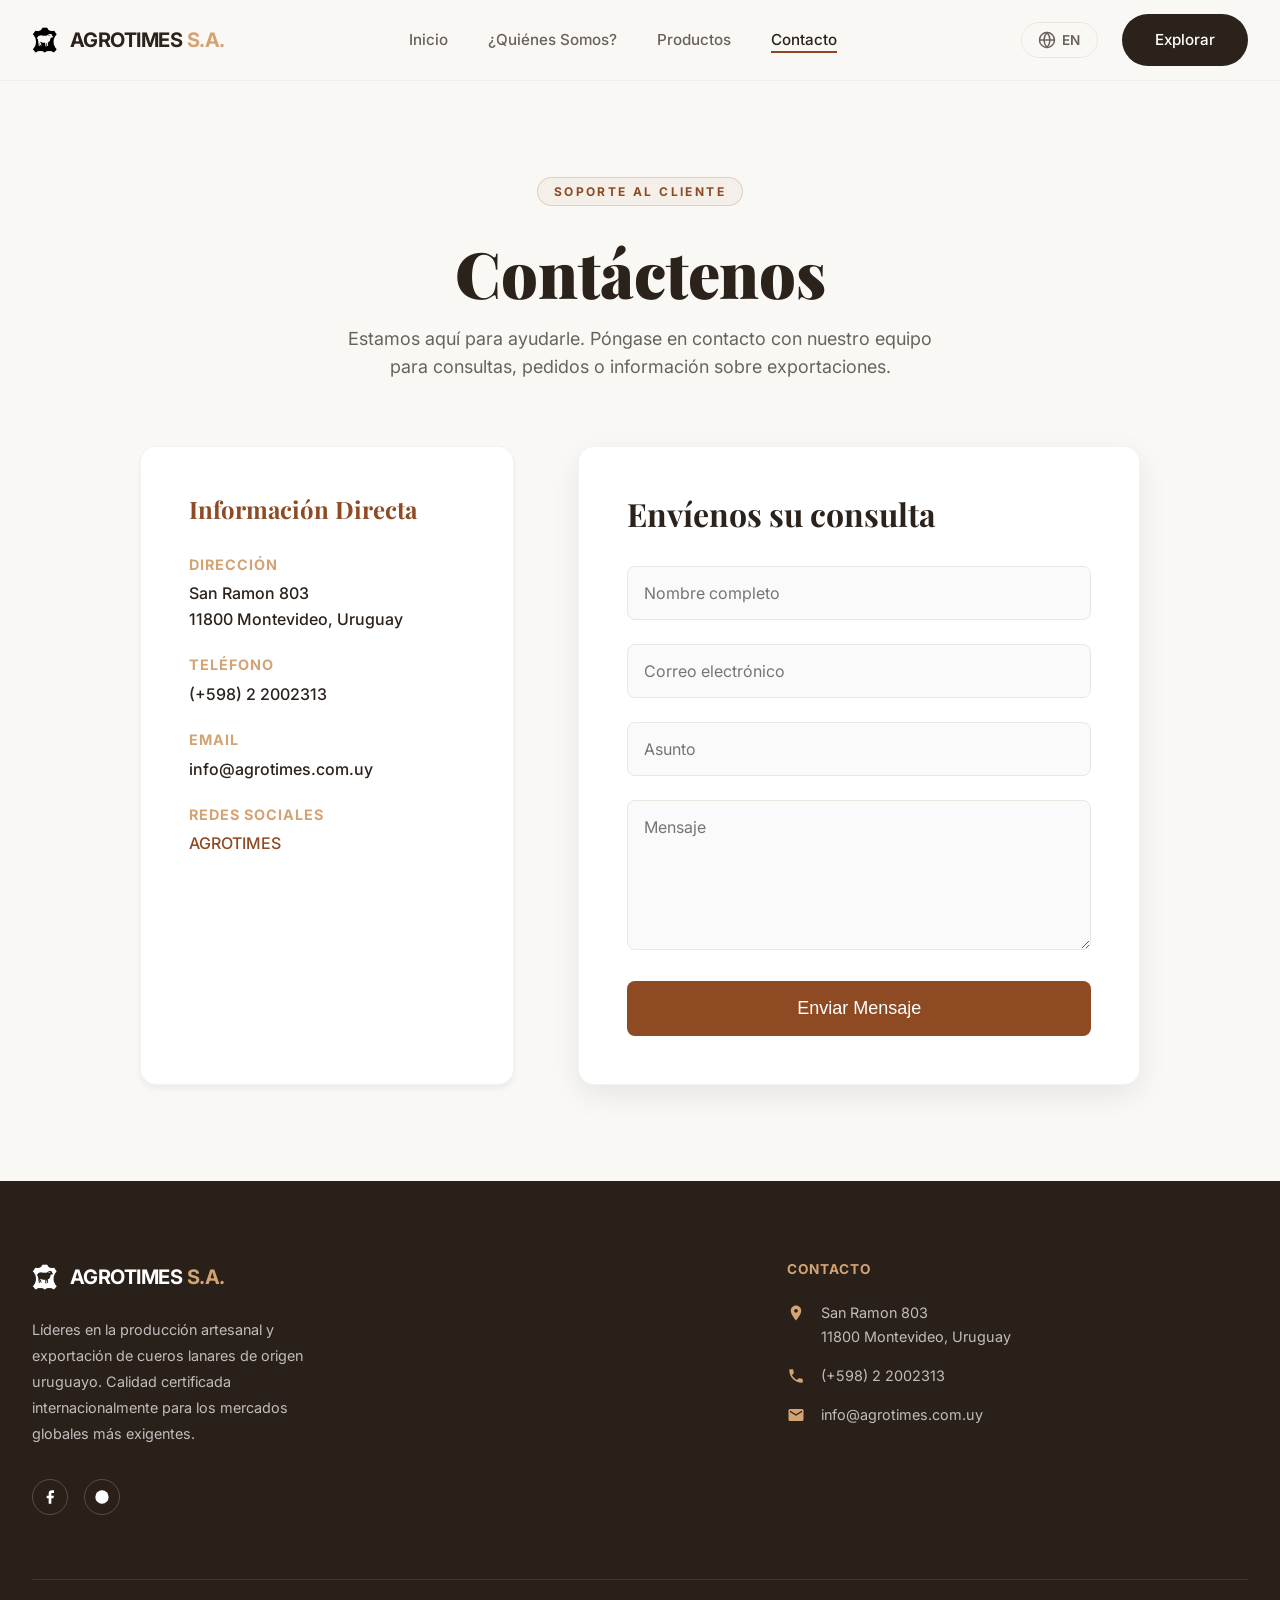
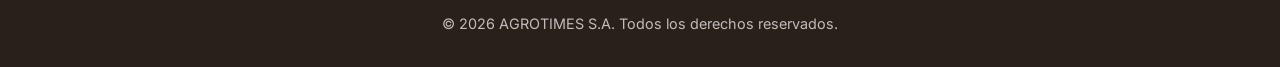
==== contacto.html @ 957efcea "mejoramos el responsive de la página" ====
<!DOCTYPE html>
<html lang="es">

<head>
    <meta charset="UTF-8">
    <meta name="viewport" content="width=device-width, initial-scale=1.0">
    <title>Contacto - Agrotimes S.A.</title>
    <link rel="stylesheet" href="css/styles.css">
    <style>
        .contact-section {
            padding: 6rem 0;
            background-color: var(--bg-color);
        }

        .contact-header {
            text-align: center;
            margin-bottom: 4rem;
        }

        .contact-header h1 {
            font-size: clamp(3rem, 5vw, 4.5rem);
            margin-bottom: 1rem;
            line-height: 1.1;
            font-weight: 900;
        }

        .contact-header p {
            font-size: 1.125rem;
            color: rgba(44, 34, 28, 0.7);
            max-width: 600px;
            margin: 0 auto;
        }

        .contact-container {
            display: grid;
            grid-template-columns: 1fr 1.5fr;
            gap: 4rem;
            max-width: 1000px;
            margin: 0 auto;
        }

        .contact-info {
            background: var(--white);
            padding: 3rem;
            border-radius: 1rem;
            box-shadow: var(--shadow-sm);
            border: 1px solid rgba(44, 34, 28, 0.05);
        }

        .contact-info h2 {
            font-size: 1.5rem;
            margin-bottom: 2rem;
            color: var(--primary-color);
        }

        .info-group {
            margin-bottom: 1.5rem;
        }

        .info-group h3 {
            font-family: var(--font-body);
            font-size: 0.9rem;
            text-transform: uppercase;
            letter-spacing: 1px;
            color: var(--secondary-color);
            margin-bottom: 0.5rem;
        }

        .info-group p,
        .info-group a {
            color: var(--text-color);
            font-weight: 500;
            line-height: 1.6;
        }

        .contact-form {
            background: var(--white);
            padding: 3rem;
            border-radius: 1rem;
            box-shadow: var(--shadow-md);
            border: 1px solid rgba(44, 34, 28, 0.05);
        }

        .contact-form h2 {
            font-size: 2rem;
            margin-bottom: 2rem;
        }

        .form-group {
            margin-bottom: 1.5rem;
        }

        .form-control {
            width: 100%;
            padding: 1rem;
            border: 1px solid var(--gray-light);
            border-radius: 0.5rem;
            font-family: var(--font-body);
            font-size: 1rem;
            background: #FAFAFA;
            transition: var(--transition);
        }

        .form-control:focus {
            outline: none;
            border-color: var(--primary-color);
            background: var(--white);
            box-shadow: 0 0 0 4px rgba(142, 74, 35, 0.1);
        }

        textarea.form-control {
            resize: vertical;
            min-height: 150px;
        }

        @media (max-width: 768px) {
            .contact-container {
                grid-template-columns: 1fr;
            }
        }
    </style>
</head>

<body>
    <!-- Header & Navigation -->
    <header>
        <nav class="container">
            <div class="logo-container">
                <a href="index.html" style="display: flex; align-items: center; gap: 0.8rem;">
                    <img src="assets/images/logo.png" alt="Agrotimes Icon" class="logo-img">
                    <div class="logo-text">AGROTIMES <span>S.A.</span></div>
                </a>
            </div>

            <ul class="nav-links">
                <li><a href="index.html" data-i18n="nav_inicio">Inicio</a></li>
                <li><a href="quienes-somos.html" data-i18n="nav_quienes">¿Quiénes Somos?</a></li>
                <li><a href="productos.html" data-i18n="nav_productos">Productos</a></li>
                <li><a href="contacto.html" class="active" data-i18n="nav_contacto">Contacto</a></li>
            </ul>

            <div class="nav-actions">
                <button id="lang-switch" class="lang-btn" onclick="toggleLanguage()" title="Switch to English">
                    <svg width="18" height="18" viewBox="0 0 24 24" fill="none" stroke="currentColor" stroke-width="2">
                        <circle cx="12" cy="12" r="10" />
                        <line x1="2" y1="12" x2="22" y2="12" />
                        <path
                            d="M12 2a15.3 15.3 0 0 1 4 10 15.3 15.3 0 0 1-4 10 15.3 15.3 0 0 1-4-10 15.3 15.3 0 0 1 4-10z" />
                    </svg>
                    <span>EN</span>
                </button>
                <a href="productos.html" class="btn btn-primary" data-i18n="nav_explorar">Explorar</a>
                <button id="menu-toggle" class="menu-toggle" onclick="toggleMobileMenu()" aria-label="Menu">
                    <span></span>
                    <span></span>
                    <span></span>
                </button>
            </div>
        </nav>
    </header>

    <!-- Mobile Navigation Overlay -->
    <div id="mobile-nav" class="mobile-nav">
        <div class="mobile-nav-content">
            <ul class="mobile-nav-links">
                <li><a href="index.html" data-i18n="nav_inicio">Inicio</a></li>
                <li><a href="quienes-somos.html" data-i18n="nav_quienes">¿Quiénes Somos?</a></li>
                <li><a href="productos.html" data-i18n="nav_productos">Productos</a></li>
                <li><a href="contacto.html" class="active" data-i18n="nav_contacto">Contacto</a></li>
            </ul>
            <div class="mobile-nav-actions">
                <button class="lang-btn" onclick="toggleLanguage()">
                    <svg width="18" height="18" viewBox="0 0 24 24" fill="none" stroke="currentColor" stroke-width="2">
                        <circle cx="12" cy="12" r="10" />
                        <line x1="2" y1="12" x2="22" y2="12" />
                        <path
                            d="M12 2a15.3 15.3 0 0 1 4 10 15.3 15.3 0 0 1-4 10 15.3 15.3 0 0 1-4-10 15.3 15.3 0 0 1 4-10z" />
                    </svg>
                    <span>EN</span>
                </button>
                <a href="productos.html" class="btn btn-primary" data-i18n="nav_explorar">Explorar</a>
            </div>
        </div>
    </div>

    <!-- Page Content -->
    <section class="contact-section">
        <div class="container">
            <div class="contact-header">
                <div class="badge" data-i18n="contact_badge">SOPORTE AL CLIENTE</div>
                <h1 data-i18n="contact_title">Contáctenos</h1>
                <p data-i18n="contact_desc">Estamos aquí para ayudarle. Póngase en contacto con nuestro equipo para
                    consultas, pedidos o
                    información sobre exportaciones.</p>
            </div>

            <div class="contact-container">
                <!-- Info Column -->
                <div class="contact-info">
                    <h2 data-i18n="contact_info_title">Información Directa</h2>

                    <div class="info-group">
                        <h3 data-i18n="contact_direccion">Dirección</h3>
                        <p><a href="https://www.google.com/maps?cid=11407827468349068774" target="_blank"
                                style="color: inherit; text-decoration: none;">San Ramon 803<br>11800 Montevideo,
                                Uruguay</a></p>
                    </div>

                    <div class="info-group">
                        <h3 data-i18n="contact_telefono">Teléfono</h3>
                        <p><a href="tel:+59822002313" style="color: inherit; text-decoration: none;">(+598) 2
                                2002313</a></p>
                    </div>

                    <div class="info-group">
                        <h3 data-i18n="contact_email">Email</h3>
                        <a href="mailto:info@agrotimes.com.uy">info@agrotimes.com.uy</a>
                    </div>

                    <div class="info-group">
                        <h3 data-i18n="contact_redes">Redes Sociales</h3>
                        <a href="https://www.facebook.com/agrotimesuruguay/" target="_blank"
                            style="color: var(--primary-color);" data-i18n="contact_redes_link">AGROTIMES</a>
                    </div>
                </div>

                <!-- Form Column -->
                <div class="contact-form">
                    <h2 data-i18n="contact_form_title">Envíenos su consulta</h2>
                    <form action="#" method="POST">
                        <div class="form-group">
                            <input type="text" name="name" class="form-control" placeholder="Nombre completo" required
                                data-i18n="contact_nombre">
                        </div>
                        <div class="form-group">
                            <input type="email" name="email" class="form-control" placeholder="Correo electrónico"
                                required data-i18n="contact_correo">
                        </div>
                        <div class="form-group">
                            <input type="text" name="subject" class="form-control" placeholder="Asunto" required
                                data-i18n="contact_asunto">
                        </div>
                        <div class="form-group">
                            <textarea name="message" class="form-control" placeholder="Mensaje" required
                                data-i18n="contact_mensaje"></textarea>
                        </div>
                        <button type="submit" class="btn btn-primary-alt btn-large" style="width: 100%;"
                            data-i18n="contact_enviar">Enviar
                            Mensaje</button>
                    </form>
                </div>
            </div>
        </div>
    </section>

    <!-- Footer -->
    <footer>
        <div class="container">
            <div class="footer-top">
                <!-- Brand Column -->
                <div class="footer-column">
                    <div class="logo-container footer-logo">
                        <img src="assets/images/logo.png" alt="Agrotimes Icon" class="logo-img">
                        <div class="logo-text">AGROTIMES <span>S.A.</span></div>
                    </div>
                    <p class="footer-desc" data-i18n="footer_desc">Líderes en la producción artesanal y exportación de
                        cueros lanares de origen
                        uruguayo. Calidad certificada internacionalmente para los mercados globales más exigentes.</p>
                    <div class="footer-social-links">
                        <a href="https://www.facebook.com/agrotimesuruguay/" target="_blank"
                            class="footer-social-link"><svg width="16" height="16" viewBox="0 0 24 24"
                                fill="currentColor">
                                <path d="M18 2h-3a5 5 0 00-5 5v3H7v4h3v8h4v-8h3l1-4h-4V7a1 1 0 011-1h3z"></path>
                            </svg></a>
                        <a href="#" class="footer-social-link"><svg width="16" height="16" viewBox="0 0 24 24"
                                fill="currentColor">
                                <circle cx="12" cy="12" r="10"></circle>
                                <line x1="2" y1="12" x2="22" y2="12"></line>
                                <path
                                    d="M12 2a15.3 15.3 0 0 1 4 10 15.3 15.3 0 0 1-4 10 15.3 15.3 0 0 1-4-10 15.3 15.3 0 0 1 4-10z">
                                </path>
                            </svg></a>
                    </div>
                </div>

                <!-- Contact Column -->
                <div class="footer-column">
                    <h4 data-i18n="footer_contacto">CONTACTO</h4>
                    <div class="contact-item">
                        <svg viewBox="0 0 24 24">
                            <path
                                d="M12 2C8.13 2 5 5.13 5 9c0 5.25 7 13 7 13s7-7.75 7-13c0-3.87-3.13-7-7-7zm0 9.5c-1.38 0-2.5-1.12-2.5-2.5s1.12-2.5 2.5-2.5 2.5 1.12 2.5 2.5-1.12 2.5-2.5 2.5z" />
                        </svg>
                        <a href="https://www.google.com/maps?cid=11407827468349068774" target="_blank"
                            style="color: inherit; text-decoration: none;">San Ramon 803<br>11800 Montevideo,
                            Uruguay</a>
                    </div>
                    <div class="contact-item">
                        <svg viewBox="0 0 24 24">
                            <path
                                d="M6.62 10.79c1.44 2.83 3.76 5.14 6.59 6.59l2.2-2.2c.27-.27.67-.36 1.02-.24 1.12.37 2.33.57 3.57.57.55 0 1 .45 1 1V20c0 .55-.45 1-1 1-9.39 0-17-7.61-17-17 0-.55.45-1 1-1h3.5c.55 0 1 .45 1 1 0 1.25.2 2.45.57 3.57.11.35.03.74-.25 1.02l-2.2 2.2z" />
                        </svg>
                        <a href="tel:+59822002313" style="color: inherit; text-decoration: none;">(+598) 2 2002313</a>
                    </div>
                    <div class="contact-item">
                        <svg viewBox="0 0 24 24">
                            <path
                                d="M20 4H4c-1.1 0-1.99.9-1.99 2L2 18c0 1.1.9 2 2 2h16c1.1 0 2-.9 2-2V6c0-1.1-.9-2-2-2zm0 4l-8 5-8-5V6l8 5 8-5v2z" />
                        </svg>
                        <a href="mailto:info@agrotimes.com.uy"
                            style="color: inherit; text-decoration: none;">info@agrotimes.com.uy</a>
                    </div>
                </div>
            </div>

            <div class="footer-bottom">
                <div data-i18n="footer_copyright">&copy; 2026 AGROTIMES S.A. Todos los derechos reservados.</div>
            </div>
        </div>
    </footer>
    <script src="js/main.js"></script>
    <script src="js/i18n.js"></script>
</body>

</html>
---- css/styles.css ----
@import url('https://fonts.googleapis.com/css2?family=Inter:wght@300;400;500;600&family=Playfair+Display:wght@400;600;700&display=swap');

:root {
    /* Color Palette */
    --bg-color: #FAF8F5;
    --text-color: #2C221C;
    --primary-color: #8E4A23;
    /* Bordeaux / Cognac */
    --secondary-color: #D4A373;
    /* Gold */
    --footer-bg: #2A201A;
    --white: #FFFFFF;
    --gray-light: #EBE6E0;
    --gray-text: #6B615A;

    /* Typography */
    --font-heading: 'Playfair Display', serif;
    --font-body: 'Inter', sans-serif;

    /* Transitions & Shadows */
    --transition: all 0.3s cubic-bezier(0.25, 0.8, 0.25, 1);
    --shadow-sm: 0 4px 6px rgba(0, 0, 0, 0.05);
    --shadow-md: 0 10px 30px rgba(0, 0, 0, 0.08);
    --shadow-lg: 0 20px 40px rgba(44, 34, 28, 0.15);
}

/* Base Reset */
* {
    margin: 0;
    padding: 0;
    box-sizing: border-box;
}

body {
    font-family: var(--font-body);
    background-color: var(--bg-color);
    color: var(--text-color);
    line-height: 1.6;
    overflow-x: hidden;
}

h1,
h2,
h3,
h4,
h5,
h6 {
    font-family: var(--font-heading);
    font-weight: 700;
    line-height: 1.2;
    color: var(--text-color);
}

a {
    text-decoration: none;
    color: inherit;
    transition: var(--transition);
}

ul {
    list-style: none;
}

img {
    max-width: 100%;
    display: block;
}

/* Utilities */
.container {
    width: 100%;
    max-width: 1280px;
    margin: 0 auto;
    padding: 0 2rem;
}

.btn {
    display: inline-flex;
    align-items: center;
    justify-content: center;
    padding: 0.8rem 2rem;
    border-radius: 50px;
    font-weight: 500;
    font-size: 0.95rem;
    cursor: pointer;
    transition: var(--transition);
    border: 1px solid transparent;
}

.btn-primary {
    background-color: var(--text-color);
    color: var(--white);
}

.btn-primary:hover {
    background-color: var(--primary-color);
    transform: translateY(-2px);
    box-shadow: var(--shadow-md);
}

.btn-outline {
    background-color: transparent;
    border-color: var(--text-color);
    color: var(--text-color);
}

.btn-outline:hover {
    background-color: var(--text-color);
    color: var(--white);
}

.btn-primary-alt {
    background-color: var(--primary-color);
    color: var(--white);
}

.btn-primary-alt:hover {
    background-color: #7A3D1A;
    transform: translateY(-2px);
    box-shadow: var(--shadow-md);
}

/* Navbar */
body>header {
    position: sticky;
    top: 0;
    left: 0;
    width: 100%;
    z-index: 1000;
    background: rgba(250, 248, 245, 0.9);
    backdrop-filter: blur(10px);
    border-bottom: 1px solid rgba(44, 34, 28, 0.05);
    transition: var(--transition);
}

nav.container {
    display: flex;
    justify-content: space-between;
    align-items: center;
    height: 80px;
}

.logo-container {
    display: flex;
    align-items: center;
    gap: 0.8rem;
    font-family: var(--font-body);
    font-weight: 700;
    font-size: 1.25rem;
    letter-spacing: -0.5px;
}

.logo-icon {
    width: 40px;
    height: 40px;
    background-color: var(--primary-color);
    border-radius: 8px;
    display: flex;
    align-items: center;
    justify-content: center;
    color: var(--white);
}

.logo-icon svg {
    width: 20px;
    height: 20px;
    fill: currentColor;
}

/* Custom Image Logo using Wrapper and Filters */
.logo-img {
    height: 32px;
    /* Fixed height for consistency */
    width: auto;
    object-fit: contain;
    /* Use filters to make the shape absolutely black */
    filter: brightness(0) saturate(100%);
    display: block;
}

.footer-logo .logo-img {
    /* Invert to white for the dark footer */
    filter: brightness(0) saturate(100%) invert(1);
}

.logo-text span {
    color: var(--secondary-color);
}

.nav-links {
    display: flex;
    gap: 2.5rem;
}

.nav-links a {
    font-size: 0.95rem;
    font-weight: 500;
    color: var(--gray-text);
    position: relative;
}

/* Hamburger Menu Toggle */
.menu-toggle {
    display: none;
    flex-direction: column;
    justify-content: space-between;
    width: 24px;
    height: 18px;
    background: transparent;
    border: none;
    cursor: pointer;
    z-index: 1001;
    padding: 0;
}

.menu-toggle span {
    width: 100%;
    height: 2px;
    background-color: var(--text-color);
    border-radius: 4px;
    transition: var(--transition);
}

.menu-toggle.active span:nth-child(1) {
    transform: translateY(8px) rotate(45deg);
}

.menu-toggle.active span:nth-child(2) {
    opacity: 0;
}

.menu-toggle.active span:nth-child(3) {
    transform: translateY(-8px) rotate(-45deg);
}

/* Mobile Nav Overlay */
.mobile-nav {
    position: fixed;
    top: 0;
    right: -100%;
    width: 100%;
    height: 100vh;
    background: var(--bg-color);
    z-index: 1000;
    transition: 0.4s cubic-bezier(0.77, 0, 0.175, 1);
    display: flex;
    align-items: center;
    justify-content: center;
    padding: 2rem;
}

.mobile-nav.active {
    right: 0;
}

.mobile-nav-links {
    display: flex;
    flex-direction: column;
    gap: 2rem;
    text-align: center;
}

.mobile-nav-links a {
    font-family: var(--font-heading);
    font-size: 2.25rem;
    font-weight: 600;
    color: var(--text-color);
}

.mobile-nav-links a.active {
    color: var(--primary-color);
}

.mobile-nav-content {
    display: flex;
    flex-direction: column;
    align-items: center;
    gap: 4rem;
}

.mobile-nav-actions {
    display: flex;
    flex-direction: column;
    align-items: center;
    gap: 1.5rem;
    width: 100%;
}

.mobile-nav-actions .lang-btn {
    display: flex !important;
    /* Force visibility in mobile menu */
    background: var(--white);
    border: 1px solid var(--gray-light);
    padding: 0.8rem 1.5rem;
    border-radius: 50px;
    font-size: 1rem;
}

.mobile-nav-actions .btn-primary {
    display: flex !important;
    /* Force visibility in mobile menu */
    width: 100%;
    max-width: 250px;
}

.nav-links a:hover,
.nav-links a.active {
    color: var(--text-color);
}

.nav-links a::after {
    content: '';
    position: absolute;
    bottom: -4px;
    left: 0;
    width: 0;
    height: 2px;
    background-color: var(--primary-color);
    transition: var(--transition);
}

.nav-links a:hover::after,
.nav-links a.active::after {
    width: 100%;
}

.nav-actions {
    display: flex;
    align-items: center;
    gap: 1.5rem;
}

/* Hero Section */
.hero {
    position: relative;
    min-height: 85vh;
    width: 100%;
    overflow: hidden;
    background-color: var(--bg-color);
    display: flex;
    align-items: center;
}

.hero-bg {
    position: absolute;
    top: 0;
    bottom: 0;
    left: 25%;
    width: 75%;
    opacity: 0.4;
    background: url('../assets/images/hero_bg.jpg') center/cover no-repeat;
}

.hero-overlay {
    position: absolute;
    inset: 0;
    background: linear-gradient(to right, rgba(250, 248, 245, 0.95) 30%, rgba(250, 248, 245, 0.2) 100%);
}

.hero-content {
    position: relative;
    max-width: 800px;
    z-index: 10;
    animation: fadeInUp 1s ease forwards;
}

.badge {
    display: inline-block;
    padding: 0.25rem 1rem;
    border-radius: 50px;
    border: 1px solid rgba(142, 74, 35, 0.2);
    color: var(--primary-color);
    font-size: 0.75rem;
    font-weight: 700;
    letter-spacing: 0.2em;
    text-transform: uppercase;
    margin-bottom: 2rem;
    background: rgba(142, 74, 35, 0.05);
}

.hero h1 {
    font-size: clamp(3rem, 5vw, 4.5rem);
    margin-bottom: 1.5rem;
    letter-spacing: -0.02em;
    line-height: 1.1;
    font-weight: 900;
}

.hero h1 span {
    color: var(--primary-color);
    font-style: italic;
}

.hero p {
    font-size: 1.125rem;
    color: rgba(44, 34, 28, 0.7);
    margin-bottom: 2.5rem;
    max-width: 600px;
    font-weight: 500;
    line-height: 1.625;
}

.hero-buttons {
    display: flex;
    flex-wrap: wrap;
    gap: 1rem;
}

.btn-large {
    padding: 1rem 2rem;
    font-size: 1.125rem;
    border-radius: 0.5rem;
}

/* Herencia Familiar Section */
.heritage-section {
    padding: 8rem 0;
    background-color: var(--bg-color);
}

.heritage-grid {
    display: grid;
    grid-template-columns: 5fr 7fr;
    gap: 4rem;
    align-items: center;
}

.heritage-content .badge {
    border: none;
    padding: 0;
    background: none;
    margin-bottom: 1rem;
    color: var(--secondary-color);
    letter-spacing: 0.1em;
}

.heritage-content h2 {
    font-size: clamp(2.5rem, 4vw, 3.5rem);
    margin-bottom: 2rem;
    line-height: 1.1;
    font-weight: 900;
}

.heritage-content p {
    color: rgba(44, 34, 28, 0.7);
    font-size: 1.125rem;
    margin-bottom: 2rem;
    font-weight: 500;
}

.heritage-stats {
    display: flex;
    gap: 2rem;
    padding-top: 1rem;
}

.stat-item h3 {
    font-size: 3rem;
    color: var(--primary-color);
    font-family: var(--font-body);
    font-weight: 900;
    line-height: 1;
    margin-bottom: 0.25rem;
}

.stat-item p {
    font-size: 0.75rem;
    text-transform: uppercase;
    letter-spacing: 0.05em;
    color: rgba(44, 34, 28, 0.5);
    font-weight: 700;
    margin: 0;
}

.heritage-image {
    position: relative;
}

.heritage-image-wrapper {
    position: relative;
    border-radius: 1rem;
    overflow: hidden;
    box-shadow: var(--shadow-lg);
    aspect-ratio: 4/3;
    border: 1px solid rgba(44, 34, 28, 0.05);
}

.heritage-image-wrapper img {
    width: 100%;
    height: 100%;
    object-fit: cover;
    transition: transform 0.5s ease;
}

.floating-quote {
    position: absolute;
    bottom: -1.5rem;
    left: -1.5rem;
    background: #f5f0e8;
    border: 1px solid rgba(44, 34, 28, 0.05);
    padding: 2rem;
    border-radius: 0.75rem;
    box-shadow: var(--shadow-lg);
    max-width: 240px;
    z-index: 10;
}

.floating-quote p {
    font-family: var(--font-body);
    font-size: 1.25rem;
    font-style: italic;
    color: var(--primary-color);
    font-weight: 900;
    line-height: 1.25;
}

/* Categorias Premium */
.categories-section {
    padding: 6rem 0;
}

.section-header {
    display: flex;
    justify-content: space-between;
    align-items: flex-end;
    margin-bottom: 3rem;
}

.section-header h2 {
    font-size: 2.5rem;
    margin-bottom: 0.5rem;
}

.section-header p {
    color: var(--gray-text);
    max-width: 500px;
}

.link-arrow {
    font-weight: 600;
    color: var(--primary-color);
    font-size: 0.9rem;
    position: relative;
    display: inline-flex;
    align-items: center;
    gap: 0.5rem;
    text-transform: uppercase;
    letter-spacing: 1px;
}

.link-arrow:hover {
    color: var(--text-color);
    gap: 0.8rem;
}

.categories-grid {
    display: grid;
    grid-template-columns: repeat(4, 1fr);
    gap: 1.5rem;
}

.category-card {
    position: relative;
    border-radius: 16px;
    overflow: hidden;
    height: 400px;
    cursor: pointer;
    box-shadow: var(--shadow-sm);
}

.category-card img {
    width: 100%;
    height: 100%;
    object-fit: cover;
    transition: transform 0.6s cubic-bezier(0.25, 0.8, 0.25, 1);
}

.category-overlay {
    position: absolute;
    bottom: 0;
    left: 0;
    width: 100%;
    padding: 2rem;
    background: linear-gradient(to top, rgba(0, 0, 0, 0.8), transparent);
    color: var(--white);
    transition: var(--transition);
}

.category-card h3 {
    color: var(--white);
    font-size: 1.5rem;
    font-family: var(--font-body);
    transform: translateY(10px);
    transition: var(--transition);
}

.category-card:hover img {
    transform: scale(1.08);
}

.category-card:hover .category-overlay {
    padding-bottom: 2.5rem;
}

.category-card:hover h3 {
    transform: translateY(0);
}

/* Products Page specific */
.page-header {
    padding: 4rem 0;
    text-align: center;
}

.page-header h1 {
    font-size: 3.5rem;
    margin-bottom: 1rem;
}

.filters-wrapper {
    display: flex;
    justify-content: center;
    gap: 1rem;
    margin-bottom: 4rem;
}

.filter-btn {
    padding: 0.6rem 1.5rem;
    border-radius: 50px;
    border: 1px solid var(--gray-light);
    background: transparent;
    color: var(--gray-text);
    font-family: var(--font-body);
    font-size: 0.9rem;
    cursor: pointer;
    transition: var(--transition);
}

.filter-btn:hover,
.filter-btn.active {
    border-color: var(--primary-color);
    color: var(--primary-color);
}

.products-grid-catalog {
    display: grid;
    grid-template-columns: repeat(3, 1fr);
    gap: 2.5rem;
    margin-bottom: 6rem;
}

.product-item {
    position: relative;
    background: var(--white);
    border-radius: 12px;
    padding: 1rem;
    transition: var(--transition);
    border: 1px solid var(--gray-light);
}

.product-item:hover {
    box-shadow: var(--shadow-md);
    transform: translateY(-5px);
}

.product-image {
    width: 100%;
    aspect-ratio: 4/5;
    background: #F4F4F4;
    border-radius: 8px;
    overflow: hidden;
    position: relative;
    margin-bottom: 1.5rem;
}

.product-image img {
    width: 100%;
    height: 100%;
    object-fit: cover;
    mix-blend-mode: multiply;
}

.like-btn {
    position: absolute;
    top: 1rem;
    right: 1rem;
    background: transparent;
    border: none;
    color: var(--gray-text);
    cursor: pointer;
    opacity: 0.6;
    transition: var(--transition);
}

.like-btn:hover {
    opacity: 1;
    color: var(--primary-color);
}

.product-info h3 {
    font-size: 1.1rem;
    font-family: var(--font-body);
    font-weight: 600;
    margin-bottom: 0.5rem;
}

.product-price {
    font-weight: 500;
    color: var(--primary-color);
}

/* Footer Section */
footer {
    background-color: var(--footer-bg);
    color: rgba(255, 255, 255, 0.7);
    padding: 5rem 0 2rem;
    font-size: 0.9rem;
}

.footer-top {
    display: grid;
    grid-template-columns: 1.5fr 1fr;
    gap: 4rem;
    margin-bottom: 4rem;
}

/* Language Switcher Button */
.lang-btn {
    display: inline-flex;
    align-items: center;
    gap: 0.4rem;
    padding: 0.5rem 1rem;
    border-radius: 50px;
    border: 1px solid var(--gray-light);
    background: transparent;
    color: var(--gray-text);
    font-family: var(--font-body);
    font-size: 0.85rem;
    font-weight: 600;
    cursor: pointer;
    transition: var(--transition);
    letter-spacing: 0.5px;
}

.lang-btn:hover {
    border-color: var(--primary-color);
    color: var(--primary-color);
    background: rgba(142, 74, 35, 0.05);
}

.lang-btn svg {
    flex-shrink: 0;
}

.footer-logo {
    margin-bottom: 1.5rem;
    color: var(--white);
}

.footer-desc {
    margin-bottom: 2rem;
    max-width: 300px;
    line-height: 1.8;
}

.footer-social-links {
    display: flex;
    gap: 1rem;
}

.footer-social-link {
    width: 36px;
    height: 36px;
    border-radius: 50%;
    border: 1px solid rgba(255, 255, 255, 0.2);
    display: flex;
    align-items: center;
    justify-content: center;
    color: var(--white);
}

.footer-social-link:hover {
    background-color: var(--primary-color);
    border-color: var(--primary-color);
    color: var(--white);
}

.footer-column h4 {
    color: var(--secondary-color);
    font-family: var(--font-body);
    font-size: 0.85rem;
    text-transform: uppercase;
    letter-spacing: 1px;
    margin-bottom: 1.5rem;
}

.footer-links li {
    margin-bottom: 0.8rem;
}

.footer-links a {
    color: rgba(255, 255, 255, 0.7);
}

.footer-links a:hover {
    color: var(--secondary-color);
    padding-left: 5px;
}

.contact-item {
    display: flex;
    gap: 1rem;
    margin-bottom: 1rem;
    align-items: flex-start;
}

.contact-item svg {
    width: 18px;
    height: 18px;
    fill: var(--secondary-color);
    margin-top: 3px;
    flex-shrink: 0;
}

.newsletter-form {
    display: flex;
    margin-top: 1.5rem;
}

.newsletter-form input {
    background: rgba(255, 255, 255, 0.05);
    border: 1px solid rgba(255, 255, 255, 0.1);
    padding: 0.8rem 1rem;
    color: var(--white);
    flex: 1;
    border-radius: 4px 0 0 4px;
    outline: none;
    font-family: var(--font-body);
}

.newsletter-btn {
    background: var(--primary-color);
    border: none;
    color: var(--white);
    padding: 0 1.2rem;
    border-radius: 0 4px 4px 0;
    cursor: pointer;
    transition: var(--transition);
}

.newsletter-btn:hover {
    background: #7A3D1A;
}

.footer-bottom {
    padding-top: 2rem;
    border-top: 1px solid rgba(255, 255, 255, 0.1);
    display: flex;
    justify-content: center;
    align-items: center;
}

.footer-legal-links {
    display: flex;
    gap: 1.5rem;
}

.footer-legal-links a:hover {
    color: var(--white);
}

/* Animations */
@keyframes fadeInUp {
    from {
        opacity: 0;
        transform: translateY(30px);
    }

    to {
        opacity: 1;
        transform: translateY(0);
    }
}

/* Responsive */
@media (max-width: 1024px) {
    .categories-grid {
        grid-template-columns: repeat(2, 1fr);
    }

    .heritage-grid {
        grid-template-columns: 1fr;
    }

    .heritage-image-wrapper img {
        height: 400px;
    }

    .floating-quote {
        bottom: 20px;
        left: 20px;
    }
}

@media (max-width: 768px) {
    .hero h1 {
        font-size: 3rem;
    }

    nav.container {
        height: 70px;
    }

    .logo-container {
        font-size: 1.1rem;
        gap: 0.6rem;
    }

    .logo-img {
        height: 28px;
    }

    .footer-top {
        grid-template-columns: 1fr;
    }

    .nav-links {
        display: none;
    }

    /* Hide desktop nav actions that will go into mobile menu */
    .nav-actions .btn-primary,
    .nav-actions .lang-btn {
        display: none;
    }

    .menu-toggle {
        display: flex;
    }

    .products-grid-catalog {
        grid-template-columns: repeat(2, 1fr);
        gap: 1.5rem;
    }

    /* Product Filters Mobile Scroll */
    .filters-wrapper {
        justify-content: flex-start;
        overflow-x: auto;
        white-space: nowrap;
        padding: 0 1rem 1rem;
        margin: 0 -1rem 3rem;
        -webkit-overflow-scrolling: touch;
        scrollbar-width: none;
        /* Firefox */
    }

    .filters-wrapper::-webkit-scrollbar {
        display: none;
        /* Safari and Chrome */
    }

    .filter-btn {
        flex-shrink: 0;
    }
}

@media (max-width: 480px) {
    .hero h1 {
        font-size: 2.2rem;
    }

    .logo-container {
        font-size: 1rem;
    }

    .logo-img {
        height: 24px;
    }

    .products-grid-catalog {
        grid-template-columns: 1fr;
    }

    .categories-grid {
        grid-template-columns: 1fr;
    }

    .page-header h1 {
        font-size: 2.5rem;
    }
}
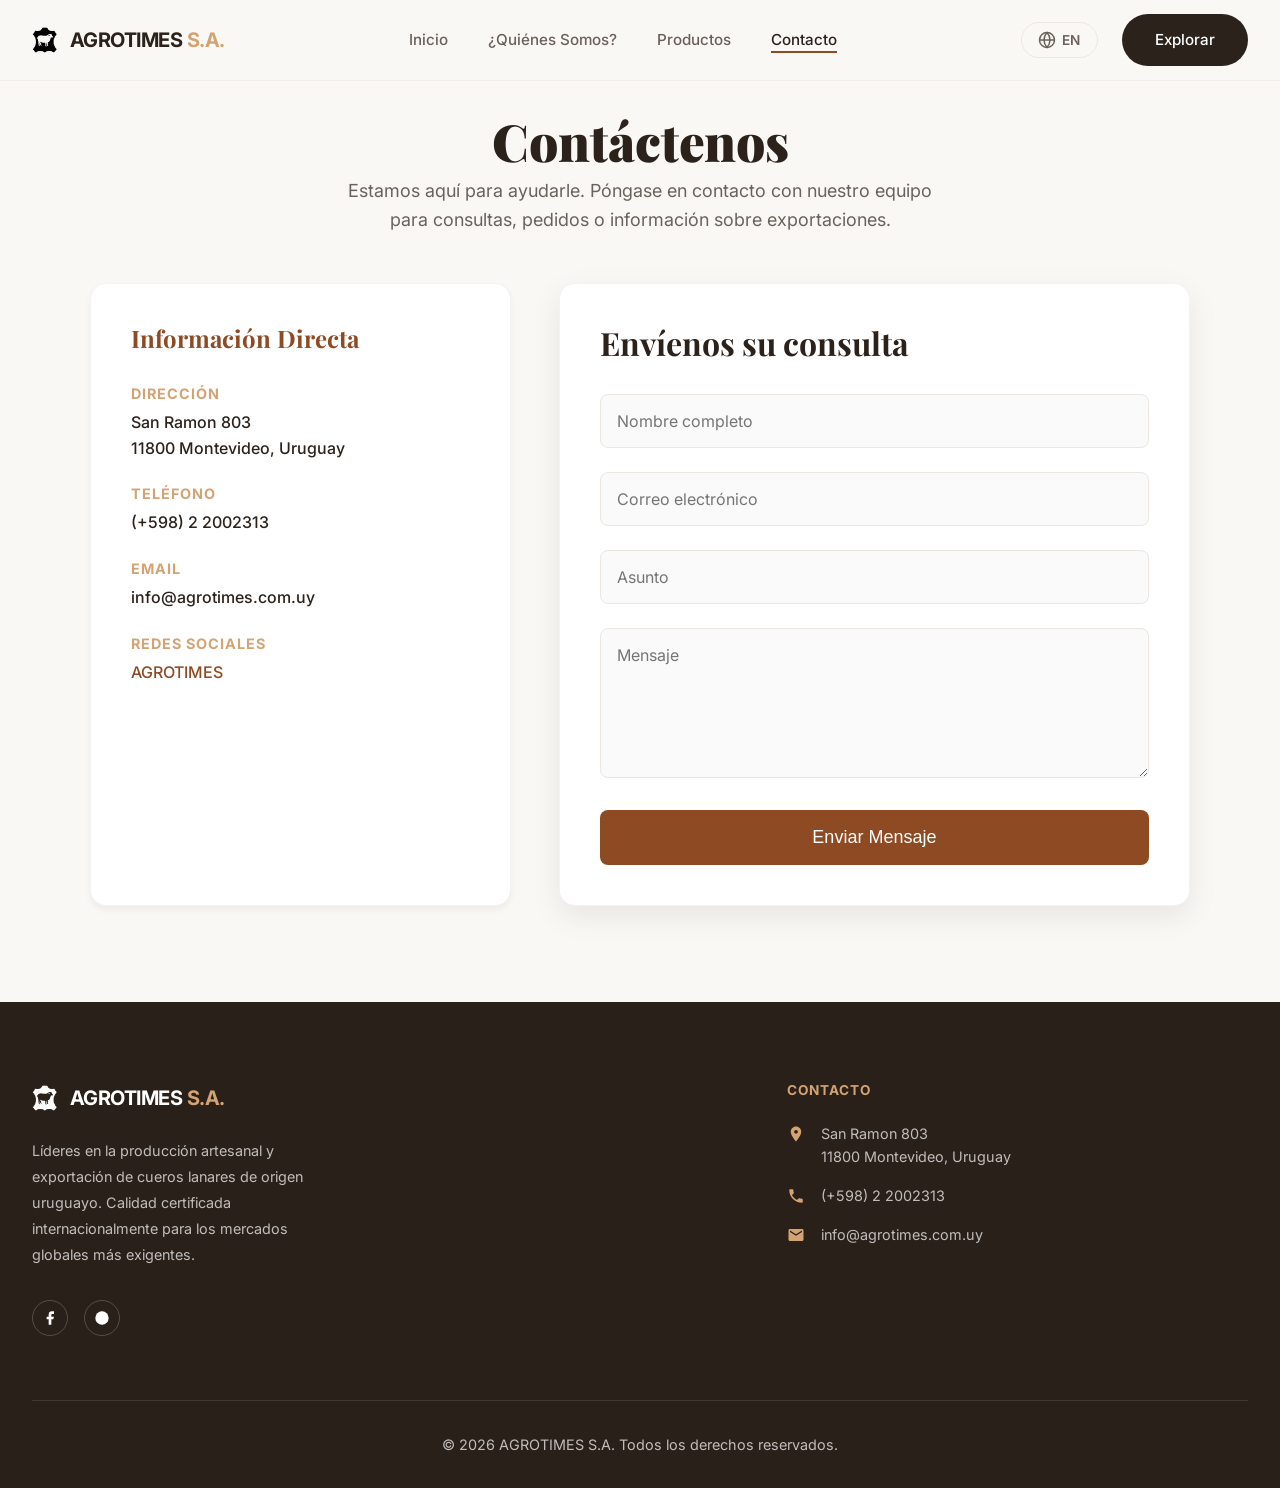
==== commit 67811461: "arreglamos un poco la página de contactos" ====
--- a/contacto.html
+++ b/contacto.html
@@ -5,21 +5,26 @@
     <meta charset="UTF-8">
     <meta name="viewport" content="width=device-width, initial-scale=1.0">
     <title>Contacto - Agrotimes S.A.</title>
+    <link rel="icon" href="assets/images/logoVec.png" type="image/png" media="(prefers-color-scheme: light)">
+    <link rel="icon" href="assets/images/logoVecInvertido.png" type="image/png" media="(prefers-color-scheme: dark)">
     <link rel="stylesheet" href="css/styles.css">
     <style>
         .contact-section {
-            padding: 6rem 0;
+            padding: 2rem 0 6rem;
             background-color: var(--bg-color);
+            min-height: 70vh;
+            display: flex;
+            align-items: center;
         }
 
         .contact-header {
             text-align: center;
-            margin-bottom: 4rem;
+            margin-bottom: 3rem;
         }
 
         .contact-header h1 {
-            font-size: clamp(3rem, 5vw, 4.5rem);
-            margin-bottom: 1rem;
+            font-size: clamp(2.5rem, 4vw, 3.5rem);
+            margin-bottom: 0.5rem;
             line-height: 1.1;
             font-weight: 900;
         }
@@ -34,14 +39,15 @@
         .contact-container {
             display: grid;
             grid-template-columns: 1fr 1.5fr;
-            gap: 4rem;
-            max-width: 1000px;
+            gap: 3rem;
+            max-width: 1100px;
             margin: 0 auto;
+            width: 100%;
         }
 
         .contact-info {
             background: var(--white);
-            padding: 3rem;
+            padding: 2.5rem;
             border-radius: 1rem;
             box-shadow: var(--shadow-sm);
             border: 1px solid rgba(44, 34, 28, 0.05);
@@ -75,7 +81,7 @@
 
         .contact-form {
             background: var(--white);
-            padding: 3rem;
+            padding: 2.5rem;
             border-radius: 1rem;
             box-shadow: var(--shadow-md);
             border: 1px solid rgba(44, 34, 28, 0.05);
@@ -187,7 +193,6 @@
     <section class="contact-section">
         <div class="container">
             <div class="contact-header">
-                <div class="badge" data-i18n="contact_badge">SOPORTE AL CLIENTE</div>
                 <h1 data-i18n="contact_title">Contáctenos</h1>
                 <p data-i18n="contact_desc">Estamos aquí para ayudarle. Póngase en contacto con nuestro equipo para
                     consultas, pedidos o
@@ -319,6 +324,26 @@
         </div>
     </footer>
     <script src="js/main.js"></script>
+    <script>
+        // Auto-fill subject and message from URL parameters
+        document.addEventListener('DOMContentLoaded', () => {
+            const urlParams = new URLSearchParams(window.location.search);
+
+            // Fill Subject
+            const asunto = urlParams.get('asunto');
+            if (asunto) {
+                const subjectInput = document.querySelector('input[name="subject"]');
+                if (subjectInput) subjectInput.value = asunto;
+            }
+
+            // Fill Message
+            const mensaje = urlParams.get('mensaje');
+            if (mensaje) {
+                const messageInput = document.querySelector('textarea[name="message"]');
+                if (messageInput) messageInput.value = mensaje;
+            }
+        });
+    </script>
     <script src="js/i18n.js"></script>
 </body>
 
--- a/css/styles.css
+++ b/css/styles.css
@@ -656,11 +656,13 @@
     padding: 1rem;
     transition: var(--transition);
     border: 1px solid var(--gray-light);
+    cursor: pointer;
 }
 
 .product-item:hover {
     box-shadow: var(--shadow-md);
     transform: translateY(-5px);
+    border-color: var(--secondary-color);
 }
 
 .product-image {
@@ -678,6 +680,32 @@
     height: 100%;
     object-fit: cover;
     mix-blend-mode: multiply;
+    transition: opacity 0.5s ease-in-out, transform 0.5s ease;
+}
+
+.product-image .primary-image {
+    position: relative;
+    z-index: 1;
+}
+
+.product-image .hover-image {
+    position: absolute;
+    top: 0;
+    left: 0;
+    width: 100%;
+    height: 100%;
+    z-index: 2;
+    opacity: 0;
+}
+
+.product-item:hover .primary-image {
+    opacity: 0;
+    transform: scale(1.05);
+}
+
+.product-item:hover .hover-image {
+    opacity: 1;
+    transform: scale(1.05);
 }
 
 .like-btn {
@@ -989,4 +1017,192 @@
     .page-header h1 {
         font-size: 2.5rem;
     }
+}
+
+/* Product Modal Styles */
+.modal-overlay {
+    position: fixed;
+    top: 0;
+    left: 0;
+    width: 100%;
+    height: 100%;
+    background: rgba(44, 34, 28, 0.4);
+    backdrop-filter: blur(8px);
+    display: none;
+    align-items: center;
+    justify-content: center;
+    z-index: 2000;
+    padding: 2rem;
+    opacity: 0;
+    transition: opacity 0.3s ease;
+}
+
+.modal-overlay.active {
+    display: flex;
+    opacity: 1;
+}
+
+.modal-container {
+    background: var(--bg-color);
+    width: 100%;
+    max-width: 1000px;
+    max-height: 90vh;
+    border-radius: 20px;
+    display: flex;
+    overflow: hidden;
+    position: relative;
+    box-shadow: var(--shadow-lg);
+    border: 1px solid rgba(44, 34, 28, 0.05);
+    transform: translateY(20px);
+    transition: transform 0.4s cubic-bezier(0.25, 0.8, 0.25, 1);
+}
+
+.modal-overlay.active .modal-container {
+    transform: translateY(0);
+}
+
+.modal-close {
+    position: absolute;
+    top: 1.5rem;
+    right: 1.5rem;
+    background: var(--white);
+    border: 1px solid var(--gray-light);
+    width: 40px;
+    height: 40px;
+    border-radius: 50%;
+    display: flex;
+    align-items: center;
+    justify-content: center;
+    cursor: pointer;
+    z-index: 10;
+    transition: var(--transition);
+}
+
+.modal-close:hover {
+    background: var(--primary-color);
+    color: var(--white);
+    border-color: var(--primary-color);
+}
+
+.modal-gallery {
+    flex: 1;
+    background: #F4F4F4;
+    display: flex;
+    flex-direction: column;
+    padding: 2rem;
+    gap: 1.5rem;
+}
+
+.modal-main-image {
+    width: 100%;
+    aspect-ratio: 1/1;
+    border-radius: 12px;
+    overflow: hidden;
+    background: var(--white);
+}
+
+.modal-main-image img {
+    width: 100%;
+    height: 100%;
+    object-fit: cover;
+}
+
+.modal-thumbnails {
+    display: flex;
+    gap: 1rem;
+    justify-content: center;
+}
+
+.thumb-item {
+    width: 80px;
+    height: 80px;
+    border-radius: 8px;
+    overflow: hidden;
+    cursor: pointer;
+    border: 2px solid transparent;
+    transition: var(--transition);
+    background: var(--white);
+}
+
+.thumb-item.active {
+    border-color: var(--primary-color);
+}
+
+.thumb-item img {
+    width: 100%;
+    height: 100%;
+    object-fit: cover;
+}
+
+.modal-details {
+    flex: 1;
+    padding: 4rem 3rem;
+    display: flex;
+    flex-direction: column;
+    overflow-y: auto;
+}
+
+.modal-category {
+    font-size: 0.8rem;
+    text-transform: uppercase;
+    letter-spacing: 0.1em;
+    color: var(--primary-color);
+    font-weight: 700;
+    margin-bottom: 0.5rem;
+}
+
+.modal-title {
+    font-size: 2.5rem;
+    margin-bottom: 1.5rem;
+    line-height: 1.1;
+}
+
+.modal-desc-title {
+    font-size: 1rem;
+    margin-bottom: 0.5rem;
+    position: relative;
+    padding-bottom: 0.5rem;
+}
+
+.modal-desc-title::after {
+    content: '';
+    position: absolute;
+    bottom: 0;
+    left: 0;
+    width: 30px;
+    height: 2px;
+    background: var(--primary-color);
+}
+
+.modal-description {
+    color: var(--gray-text);
+    margin-bottom: 2.5rem;
+    font-size: 1.05rem;
+    line-height: 1.7;
+}
+
+.modal-actions {
+    margin-top: auto;
+    display: flex;
+    gap: 1rem;
+}
+
+/* Mobile Adjustments for Modal */
+@media (max-width: 768px) {
+    .modal-container {
+        flex-direction: column;
+        max-height: 95vh;
+    }
+
+    .modal-details {
+        padding: 2rem;
+    }
+
+    .modal-title {
+        font-size: 1.75rem;
+    }
+
+    .modal-overlay {
+        padding: 1rem;
+    }
 }
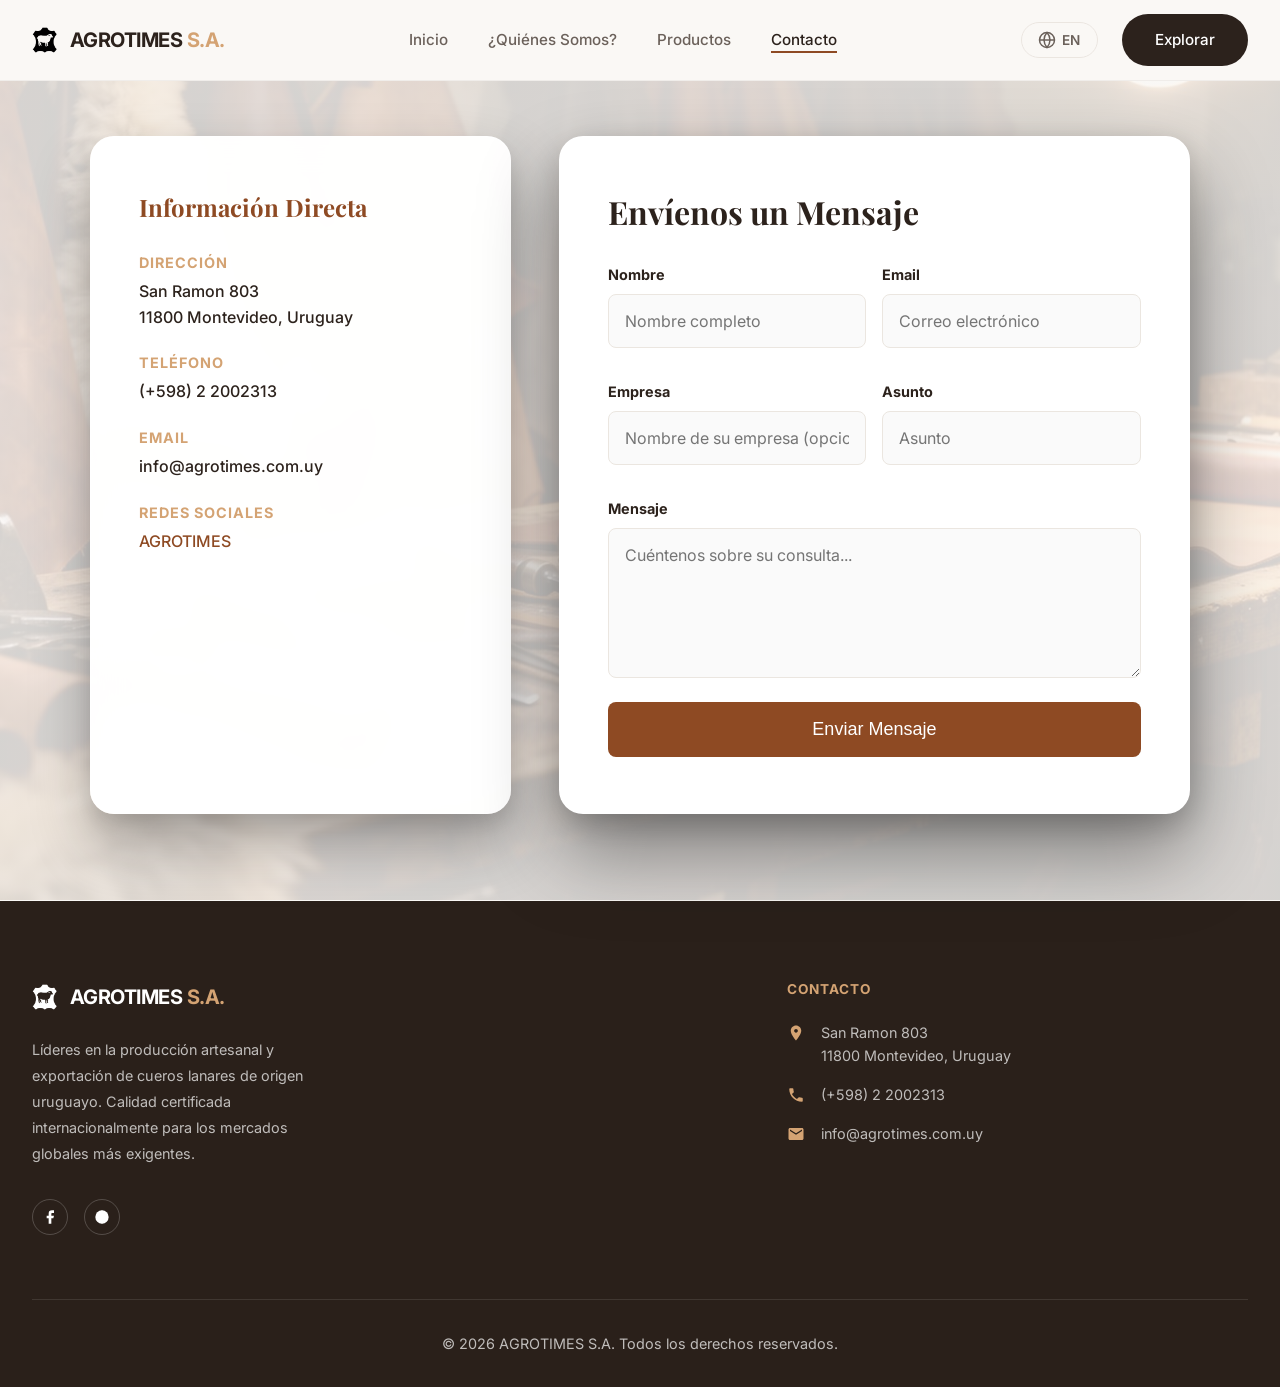
==== commit 77ad4dc4: "modifcamos página de contacto" ====
--- a/contacto.html
+++ b/contacto.html
@@ -10,31 +10,18 @@
     <link rel="stylesheet" href="css/styles.css">
     <style>
         .contact-section {
-            padding: 2rem 0 6rem;
-            background-color: var(--bg-color);
-            min-height: 70vh;
+            position: relative;
+            padding: 2rem 0 4rem;
+            background: linear-gradient(rgba(250, 248, 245, 0.85), rgba(250, 248, 245, 0.85)), url('assets/images/contact-bg.jpg');
+            background-size: cover;
+            background-position: center;
+            background-attachment: fixed;
+            min-height: calc(100vh - 80px);
             display: flex;
             align-items: center;
         }
 
-        .contact-header {
-            text-align: center;
-            margin-bottom: 3rem;
-        }
-
-        .contact-header h1 {
-            font-size: clamp(2.5rem, 4vw, 3.5rem);
-            margin-bottom: 0.5rem;
-            line-height: 1.1;
-            font-weight: 900;
-        }
-
-        .contact-header p {
-            font-size: 1.125rem;
-            color: rgba(44, 34, 28, 0.7);
-            max-width: 600px;
-            margin: 0 auto;
-        }
+
 
         .contact-container {
             display: grid;
@@ -46,11 +33,13 @@
         }
 
         .contact-info {
-            background: var(--white);
-            padding: 2.5rem;
-            border-radius: 1rem;
-            box-shadow: var(--shadow-sm);
-            border: 1px solid rgba(44, 34, 28, 0.05);
+            background: rgba(255, 255, 255, 0.98);
+            backdrop-filter: blur(15px);
+            -webkit-backdrop-filter: blur(15px);
+            padding: 3.5rem 3rem;
+            border-radius: 1.5rem;
+            box-shadow: 0 30px 60px rgba(0, 0, 0, 0.3), 0 10px 20px rgba(0, 0, 0, 0.1);
+            border: 1px solid rgba(255, 255, 255, 0.6);
         }
 
         .contact-info h2 {
@@ -80,11 +69,13 @@
         }
 
         .contact-form {
-            background: var(--white);
-            padding: 2.5rem;
-            border-radius: 1rem;
-            box-shadow: var(--shadow-md);
-            border: 1px solid rgba(44, 34, 28, 0.05);
+            background: rgba(255, 255, 255, 1);
+            backdrop-filter: blur(15px);
+            -webkit-backdrop-filter: blur(15px);
+            padding: 3.5rem 3rem;
+            border-radius: 1.5rem;
+            box-shadow: 0 40px 80px rgba(0, 0, 0, 0.4), 0 10px 30px rgba(0, 0, 0, 0.2);
+            border: 1px solid rgba(255, 255, 255, 0.8);
         }
 
         .contact-form h2 {
@@ -92,8 +83,15 @@
             margin-bottom: 2rem;
         }
 
+        .form-row {
+            display: grid;
+            grid-template-columns: 1fr 1fr;
+            gap: 1rem;
+            margin-bottom: 1rem;
+        }
+
         .form-group {
-            margin-bottom: 1.5rem;
+            margin-bottom: 1rem;
         }
 
         .form-control {
@@ -192,13 +190,6 @@
     <!-- Page Content -->
     <section class="contact-section">
         <div class="container">
-            <div class="contact-header">
-                <h1 data-i18n="contact_title">Contáctenos</h1>
-                <p data-i18n="contact_desc">Estamos aquí para ayudarle. Póngase en contacto con nuestro equipo para
-                    consultas, pedidos o
-                    información sobre exportaciones.</p>
-            </div>
-
             <div class="contact-container">
                 <!-- Info Column -->
                 <div class="contact-info">
@@ -231,23 +222,45 @@
 
                 <!-- Form Column -->
                 <div class="contact-form">
-                    <h2 data-i18n="contact_form_title">Envíenos su consulta</h2>
+                    <h2 data-i18n="contact_form_title" style="margin-bottom: 2rem;">Envíenos un Mensaje</h2>
                     <form action="#" method="POST">
-                        <div class="form-group">
-                            <input type="text" name="name" class="form-control" placeholder="Nombre completo" required
-                                data-i18n="contact_nombre">
+                        <div class="form-row">
+                            <div class="form-group">
+                                <label
+                                    style="display: block; font-weight: 700; margin-bottom: 0.5rem; font-size: 0.9rem;"
+                                    data-i18n="contact_label_nombre">Nombre</label>
+                                <input type="text" name="name" class="form-control" placeholder="Nombre completo"
+                                    required data-i18n="contact_nombre">
+                            </div>
+                            <div class="form-group">
+                                <label
+                                    style="display: block; font-weight: 700; margin-bottom: 0.5rem; font-size: 0.9rem;"
+                                    data-i18n="contact_label_email">Email</label>
+                                <input type="email" name="email" class="form-control" placeholder="Correo electrónico"
+                                    required data-i18n="contact_correo">
+                            </div>
+                        </div>
+                        <div class="form-row">
+                            <div class="form-group">
+                                <label
+                                    style="display: block; font-weight: 700; margin-bottom: 0.5rem; font-size: 0.9rem;"
+                                    data-i18n="contact_label_empresa">Empresa</label>
+                                <input type="text" name="company" class="form-control"
+                                    placeholder="Nombre de su empresa (opcional)" data-i18n="contact_empresa">
+                            </div>
+                            <div class="form-group">
+                                <label
+                                    style="display: block; font-weight: 700; margin-bottom: 0.5rem; font-size: 0.9rem;"
+                                    data-i18n="contact_label_asunto">Asunto</label>
+                                <input type="text" name="subject" class="form-control" placeholder="Asunto" required
+                                    data-i18n="contact_asunto">
+                            </div>
                         </div>
                         <div class="form-group">
-                            <input type="email" name="email" class="form-control" placeholder="Correo electrónico"
-                                required data-i18n="contact_correo">
-                        </div>
-                        <div class="form-group">
-                            <input type="text" name="subject" class="form-control" placeholder="Asunto" required
-                                data-i18n="contact_asunto">
-                        </div>
-                        <div class="form-group">
-                            <textarea name="message" class="form-control" placeholder="Mensaje" required
-                                data-i18n="contact_mensaje"></textarea>
+                            <label style="display: block; font-weight: 700; margin-bottom: 0.5rem; font-size: 0.9rem;"
+                                data-i18n="contact_label_mensaje">Mensaje</label>
+                            <textarea name="message" class="form-control" placeholder="Cuéntenos sobre su consulta..."
+                                required data-i18n="contact_mensaje"></textarea>
                         </div>
                         <button type="submit" class="btn btn-primary-alt btn-large" style="width: 100%;"
                             data-i18n="contact_enviar">Enviar
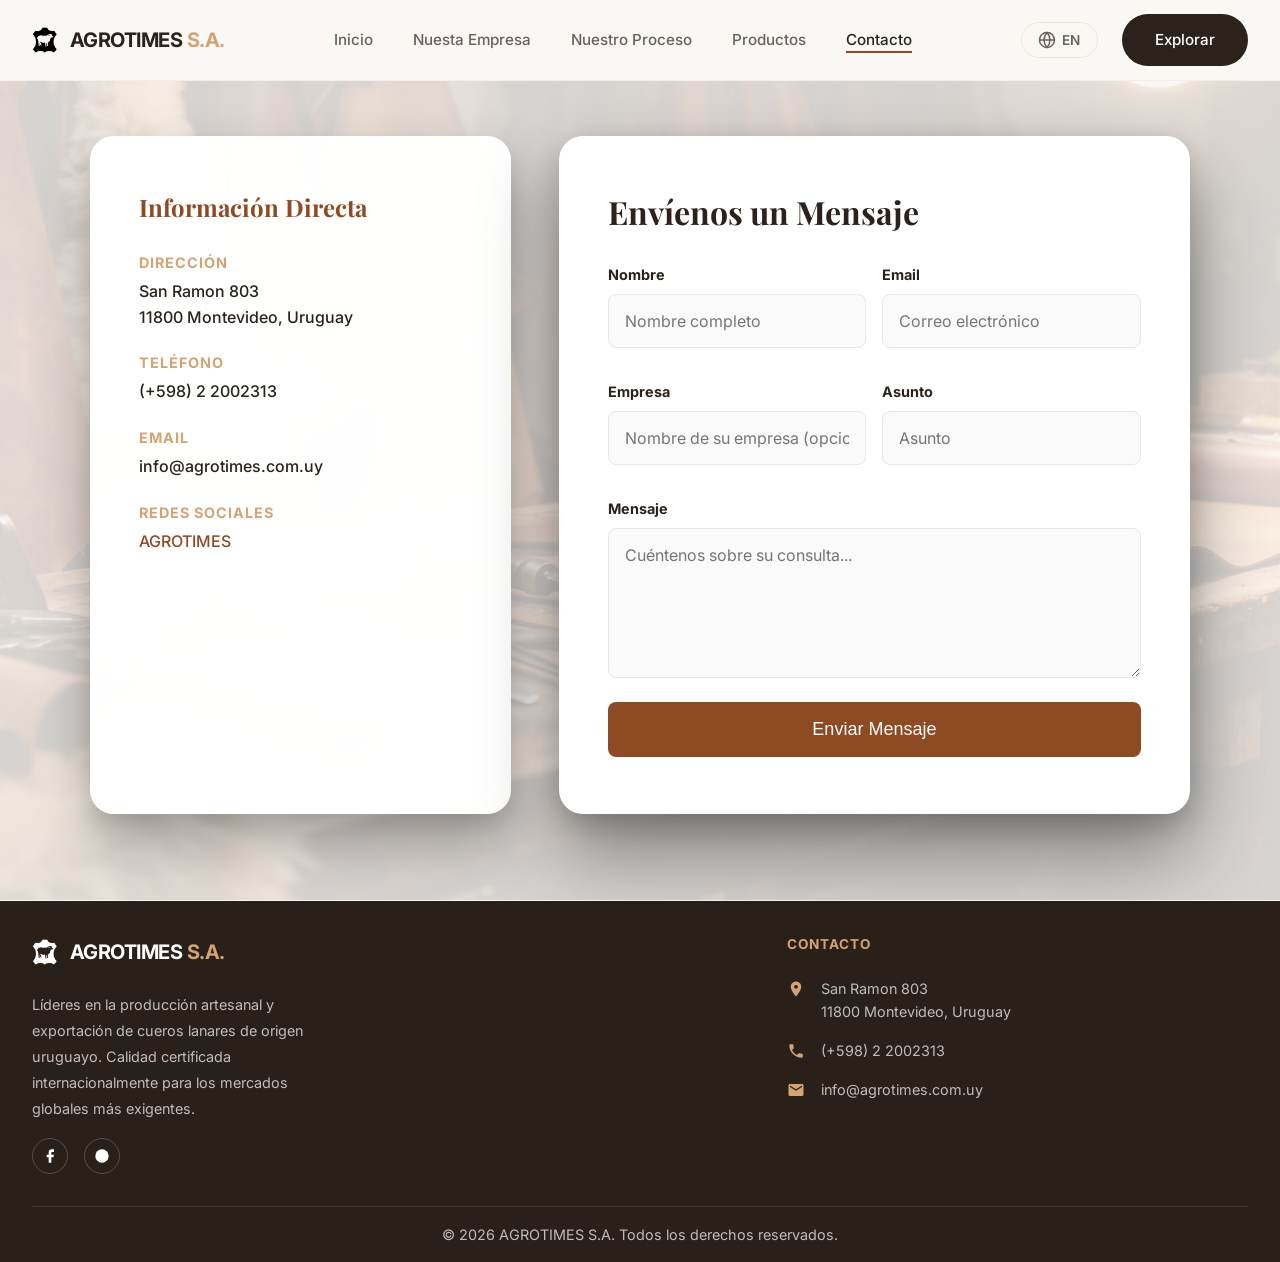
==== commit 0606e1f0: "seccion nuestro proceso" ====
--- a/contacto.html
+++ b/contacto.html
@@ -139,6 +139,7 @@
             <ul class="nav-links">
                 <li><a href="index.html" data-i18n="nav_inicio">Inicio</a></li>
                 <li><a href="quienes-somos.html" data-i18n="nav_quienes">¿Quiénes Somos?</a></li>
+                <li><a href="cueros.html" data-i18n="nav_proceso">Nuestro Proceso</a></li>
                 <li><a href="productos.html" data-i18n="nav_productos">Productos</a></li>
                 <li><a href="contacto.html" class="active" data-i18n="nav_contacto">Contacto</a></li>
             </ul>
@@ -169,6 +170,7 @@
             <ul class="mobile-nav-links">
                 <li><a href="index.html" data-i18n="nav_inicio">Inicio</a></li>
                 <li><a href="quienes-somos.html" data-i18n="nav_quienes">¿Quiénes Somos?</a></li>
+                <li><a href="cueros.html" data-i18n="nav_proceso">Nuestro Proceso</a></li>
                 <li><a href="productos.html" data-i18n="nav_productos">Productos</a></li>
                 <li><a href="contacto.html" class="active" data-i18n="nav_contacto">Contacto</a></li>
             </ul>
--- a/css/styles.css
+++ b/css/styles.css
@@ -492,6 +492,275 @@
     transition: transform 0.5s ease;
 }
 
+/* Gallery section used in cueros.html for full‑width variants image */
+.cueros-gallery {
+    margin: 0 0 4rem;
+    text-align: center;
+    position: relative;
+    --current-tone-h: 2.5rem;
+}
+
+.cueros-gallery h2 {
+    font-size: 2rem;
+    margin-bottom: 1.5rem;
+    color: var(--text-color);
+}
+
+.cueros-gallery .gallery-image-wrapper {
+    display: inline-block;
+    width: 100%;
+    max-width: 1280px;
+    margin-top: var(--current-tone-h);
+}
+
+.cueros-gallery img {
+    width: 100%;
+    border-radius: 1rem;
+    box-shadow: var(--shadow-md);
+    border: 1px solid rgba(44, 34, 28, 0.05);
+}
+
+/* tonalidad overlay */
+.cueros-gallery .gallery-image-wrapper {
+    position: relative;
+}
+
+.cueros-gallery .tone-overlay {
+    position: absolute;
+    top: 0;
+    left: 0;
+    right: 0;
+    bottom: 0;
+    pointer-events: none;
+    /* allow image clicks if needed */
+}
+
+.cueros-gallery .tone {
+    position: absolute;
+    top: 0;
+    bottom: 0;
+    cursor: pointer;
+    pointer-events: auto;
+    /* enable hover */
+}
+
+.cueros-gallery .tone:hover {
+    /* removed overlay color per user request */
+    background: transparent;
+}
+
+.cueros-gallery .tone::after {
+    content: attr(data-name);
+    position: absolute;
+    top: 100%;
+    left: 50%;
+    transform: translateX(-50%) translateY(0.25rem);
+    background: var(--text-color);
+    color: var(--white);
+    padding: 0.25rem 0.5rem;
+    font-size: 0.85rem;
+    white-space: nowrap;
+    opacity: 0;
+    transition: opacity 0.2s;
+    pointer-events: none;
+    border-radius: 0.25rem;
+}
+
+.cueros-gallery .tone:hover::after {
+    opacity: 1;
+}
+
+/* color-dot buttons under the gallery */
+.cueros-gallery .tone-buttons {
+    display: flex;
+    justify-content: center;
+    flex-wrap: wrap;
+    gap: 1rem;
+    margin-top: 1.5rem;
+}
+
+.cueros-gallery .tone-btn {
+    width: 2rem;
+    height: 2rem;
+    border-radius: 50%;
+    cursor: pointer;
+    position: relative;
+    transition: var(--transition);
+    border: 2px solid transparent;
+}
+
+.cueros-gallery .tone-btn:hover,
+.cueros-gallery .tone-btn.active {
+    border-color: var(--primary-color);
+    transform: scale(1.1);
+}
+
+.cueros-gallery .tone-btn::after {
+    content: attr(data-name);
+    position: absolute;
+    top: -1.5rem;
+    left: 50%;
+    transform: translateX(-50%);
+    background: var(--text-color);
+    color: var(--white);
+    padding: 0.2rem 0.4rem;
+    font-size: 0.75rem;
+    opacity: 0;
+    white-space: nowrap;
+    transition: opacity 0.2s;
+}
+
+.cueros-gallery .tone-btn:hover::after {
+    opacity: 1;
+}
+
+.current-tone {
+    position: absolute;
+    top: 0;
+    left: 0;
+    right: 0;
+    height: var(--current-tone-h);
+    display: flex;
+    align-items: center;
+    justify-content: center;
+    pointer-events: none;
+    z-index: 6;
+    margin: 0;
+    font-size: 1.25rem;
+    font-weight: 600;
+    color: var(--primary-color);
+}
+
+.page-header-cueros {
+    text-align: center;
+}
+
+.page-header-cueros h1 {
+    font-size: clamp(2rem, 4vw, 2.8rem);
+    margin-bottom: 1.5rem;
+    line-height: 1.2;
+    font-weight: 700;
+}
+
+/* taller workshop section - full width */
+.workshop-section {
+    padding: 2rem 0 2rem 0;
+    background-color: var(--bg-color);
+    margin-top: 2rem;
+}
+
+.workshop-grid {
+    display: grid;
+    grid-template-columns: 1fr 1.3fr;
+    gap: 4rem;
+    align-items: center;
+}
+
+.workshop-content h2 {
+    font-size: clamp(2rem, 4vw, 2.8rem);
+    margin-bottom: 1.5rem;
+    line-height: 1.2;
+    font-weight: 700;
+}
+
+.workshop-content p {
+    color: rgba(44, 34, 28, 0.7);
+    font-size: 1rem;
+    line-height: 1.7;
+}
+
+.workshop-image-wrapper {
+    position: relative;
+    border-radius: 1.5rem;
+    overflow: hidden;
+    aspect-ratio: 16/10;
+    border: 1px solid rgba(44, 34, 28, 0.05);
+}
+
+.workshop-image-wrapper img {
+    width: 100%;
+    height: 100%;
+    object-fit: cover;
+}
+
+/* Workshop card specific styles to match prototype */
+.processes-subtitle {
+    text-transform: uppercase;
+    letter-spacing: 0.35em;
+    color: var(--secondary-color);
+    font-weight: 700;
+    font-size: 0.78rem;
+    margin-bottom: 0.75rem;
+}
+
+.workshop-title {
+    font-family: var(--font-heading);
+    font-size: clamp(2.2rem, 4vw, 3.2rem);
+    margin: 0 0 1rem 0;
+    line-height: 1.05;
+    color: var(--text-color);
+}
+
+.workshop-lead {
+    color: rgba(44, 34, 28, 0.7);
+    font-size: 1.05rem;
+    margin-bottom: 2rem;
+    font-weight: 500;
+}
+
+.process-list {
+    display: flex;
+    gap: 2.5rem;
+    align-items: flex-start;
+    margin-top: 1.5rem;
+}
+
+.process-item {
+    display: flex;
+    gap: 1rem;
+    align-items: center;
+}
+
+.process-icon {
+    width: 48px;
+    height: 48px;
+    border-radius: 50%;
+    display: flex;
+    align-items: center;
+    justify-content: center;
+    background: rgba(142, 74, 35, 0.06);
+    color: var(--primary-color);
+    border: 1px solid rgba(142, 74, 35, 0.08);
+}
+
+.process-title {
+    font-weight: 800;
+    color: var(--text-color);
+    font-size: 0.95rem;
+}
+
+.process-desc {
+    color: var(--gray-text);
+    font-size: 0.85rem;
+}
+
+@media (max-width: 880px) {
+    .process-list {
+        flex-direction: column;
+        gap: 1rem;
+    }
+}
+
+@media(max-width: 768px) {
+    .workshop-grid {
+        grid-template-columns: 1fr;
+    }
+
+    .workshop-section {
+        padding: 4rem 0;
+    }
+}
+
 .floating-quote {
     position: absolute;
     bottom: -1.5rem;
@@ -514,6 +783,75 @@
     line-height: 1.25;
 }
 
+/* Nuestro Proceso Section (Landing Preview) - Aligned with Heritage */
+.process-preview-section {
+    padding: srem 0;
+    background-color: var(--white);
+}
+
+.process-preview-grid {
+    display: grid;
+    grid-template-columns: 7fr 5fr;
+    gap: 4rem;
+    align-items: center;
+}
+
+.process-preview-image {
+    position: relative;
+    border-radius: 1.5rem;
+    overflow: hidden;
+    box-shadow: var(--shadow-lg);
+    aspect-ratio: 16/10;
+    border: 1px solid rgba(44, 34, 28, 0.05);
+}
+
+.process-preview-image img {
+    width: 100%;
+    height: 100%;
+    object-fit: cover;
+}
+
+.process-preview-content {
+    display: flex;
+    flex-direction: column;
+    justify-content: center;
+    align-items: flex-start;
+}
+
+.process-preview-content .badge {
+    margin-bottom: 1rem;
+}
+
+.process-preview-content h2 {
+    font-size: clamp(2.5rem, 4vw, 3.5rem);
+    margin-bottom: 2rem;
+    line-height: 1.1;
+    font-weight: 900;
+}
+
+.process-preview-content p {
+    color: rgba(44, 34, 28, 0.7);
+    font-size: 1.125rem;
+    margin-bottom: 2.5rem;
+    font-weight: 500;
+}
+
+@media (max-width: 991px) {
+    .process-preview-grid {
+        grid-template-columns: 1fr;
+        gap: 3rem;
+    }
+
+    .process-preview-image {
+        order: -1;
+    }
+
+    .process-preview-content {
+        align-items: center;
+        text-align: center;
+    }
+}
+
 /* Categorias Premium */
 .categories-section {
     padding: 6rem 0;
@@ -741,7 +1079,7 @@
 footer {
     background-color: var(--footer-bg);
     color: rgba(255, 255, 255, 0.7);
-    padding: 5rem 0 2rem;
+    padding: 2.2rem 0 1rem;
     font-size: 0.9rem;
 }
 
@@ -749,7 +1087,7 @@
     display: grid;
     grid-template-columns: 1.5fr 1fr;
     gap: 4rem;
-    margin-bottom: 4rem;
+    margin-bottom: 2rem;
 }
 
 /* Language Switcher Button */
@@ -786,7 +1124,7 @@
 }
 
 .footer-desc {
-    margin-bottom: 2rem;
+    margin-bottom: 1rem;
     max-width: 300px;
     line-height: 1.8;
 }
@@ -881,7 +1219,7 @@
 }
 
 .footer-bottom {
-    padding-top: 2rem;
+    padding-top: 1rem;
     border-top: 1px solid rgba(255, 255, 255, 0.1);
     display: flex;
     justify-content: center;
@@ -1205,4 +1543,119 @@
     .modal-overlay {
         padding: 1rem;
     }
+}
+
+/* Timeline Section */
+.timeline-section {
+    padding: 2rem 0 2rem 0;
+    background-color: var(--bg-color);
+    position: relative;
+}
+
+.timeline-container {
+    max-width: 900px;
+    margin: 0 auto;
+    position: relative;
+    padding: 2rem 0;
+}
+
+.timeline-line {
+    position: absolute;
+    left: 50%;
+    top: 0;
+    bottom: 0;
+    width: 1px;
+    background-color: rgba(142, 74, 35, 0.2);
+    transform: translateX(-50%);
+}
+
+.timeline-item {
+    display: flex;
+    justify-content: space-between;
+    align-items: center;
+    margin-bottom: 5rem;
+    position: relative;
+    z-index: 1;
+}
+
+.timeline-item:last-child {
+    margin-bottom: 0;
+}
+
+.timeline-item.left {
+    flex-direction: row;
+}
+
+.timeline-item.right {
+    flex-direction: row-reverse;
+}
+
+.timeline-content {
+    width: 45%;
+    padding: 0 2rem;
+}
+
+.timeline-item.left .timeline-content {
+    text-align: right;
+}
+
+.timeline-item.right .timeline-content {
+    text-align: left;
+}
+
+.timeline-icon {
+    width: 40px;
+    height: 40px;
+    background-color: var(--primary-color);
+    color: var(--white);
+    border-radius: 50%;
+    display: flex;
+    align-items: center;
+    justify-content: center;
+    position: absolute;
+    left: 50%;
+    transform: translateX(-50%);
+    box-shadow: 0 0 0 8px var(--bg-color), 0 4px 10px rgba(142, 74, 35, 0.2);
+    z-index: 2;
+}
+
+.timeline-title {
+    font-family: var(--font-heading);
+    font-size: 1.5rem;
+    color: var(--text-color);
+    margin-bottom: 0.5rem;
+    font-weight: 700;
+}
+
+.timeline-desc {
+    font-size: 0.95rem;
+    color: var(--gray-text);
+    line-height: 1.6;
+}
+
+@media (max-width: 768px) {
+    .timeline-line {
+        left: 24px;
+        transform: none;
+    }
+
+    .timeline-item,
+    .timeline-item.left,
+    .timeline-item.right {
+        flex-direction: row;
+        justify-content: flex-start;
+        margin-bottom: 3rem;
+    }
+
+    .timeline-icon {
+        left: 24px;
+        transform: translateX(-50%);
+    }
+
+    .timeline-content {
+        width: calc(100% - 60px);
+        padding-left: 1.5rem;
+        padding-right: 0;
+        text-align: left !important;
+    }
 }
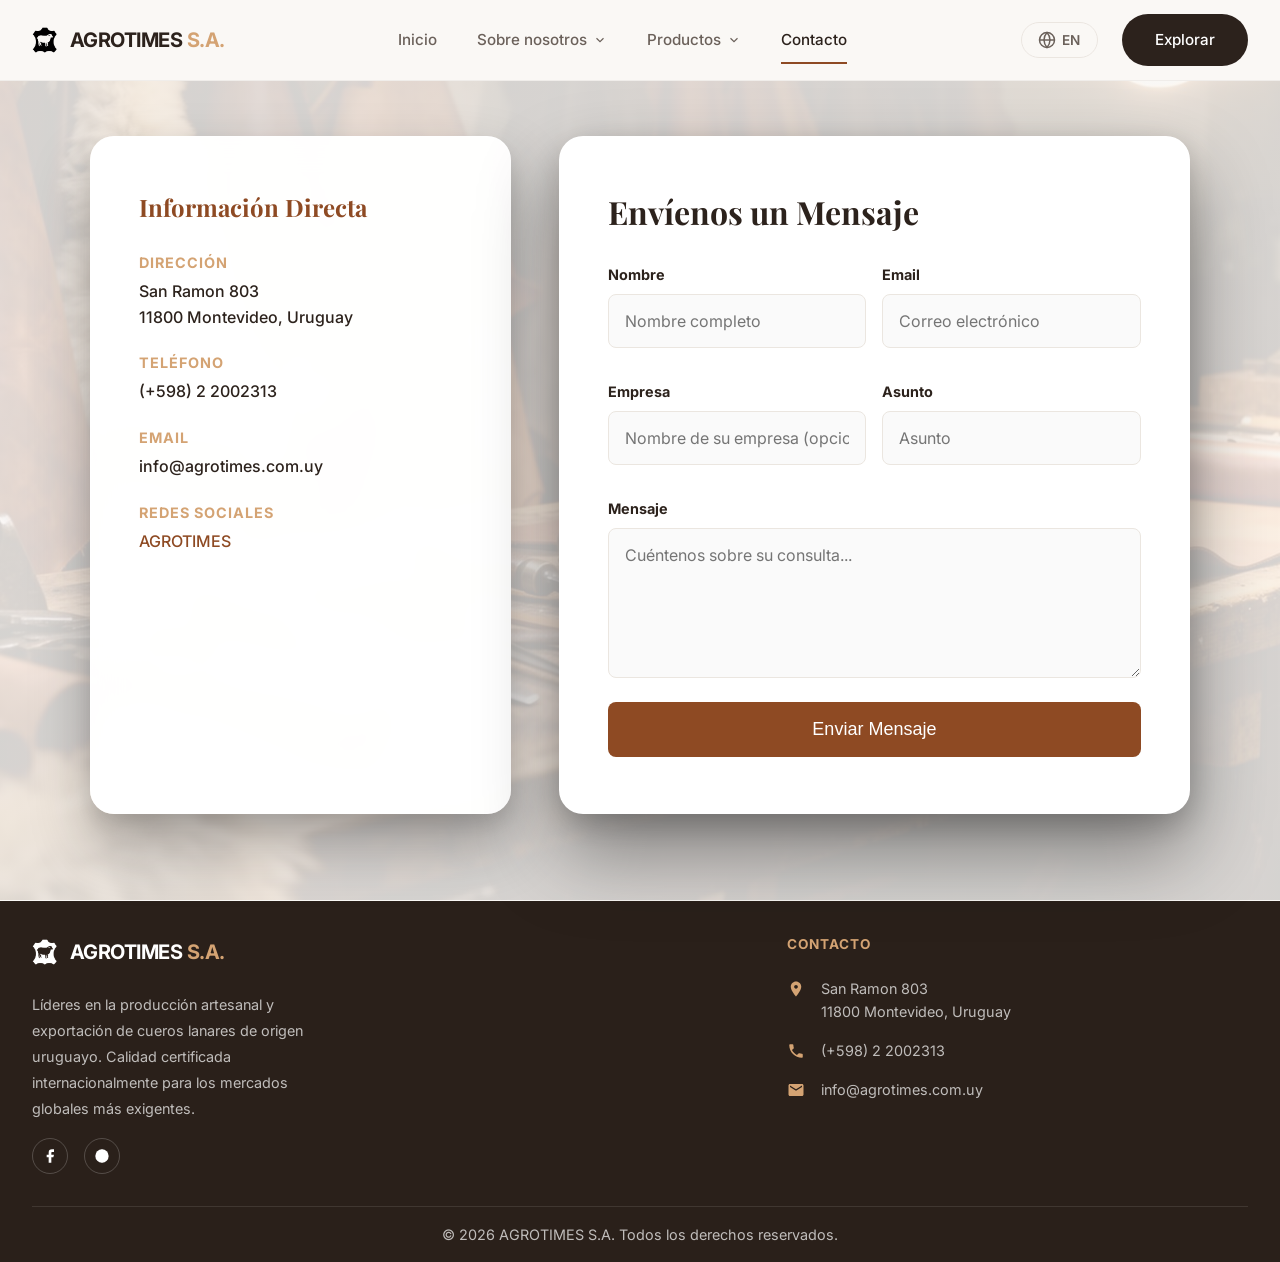
==== commit 65e8062c: "agregamos remanentes" ====
--- a/contacto.html
+++ b/contacto.html
@@ -138,9 +138,79 @@
 
             <ul class="nav-links">
                 <li><a href="index.html" data-i18n="nav_inicio">Inicio</a></li>
-                <li><a href="quienes-somos.html" data-i18n="nav_quienes">¿Quiénes Somos?</a></li>
-                <li><a href="cueros.html" data-i18n="nav_proceso">Nuestro Proceso</a></li>
-                <li><a href="productos.html" data-i18n="nav_productos">Productos</a></li>
+                <li class="dropdown">
+                    <a href="#">
+                        <span data-i18n="nav_sobre_nosotros">Sobre nosotros</span>
+                        <svg class="dropdown-icon" viewBox="0 0 24 24" fill="none" stroke="currentColor" stroke-width="2">
+                            <polyline points="6 9 12 15 18 9"></polyline>
+                        </svg>
+                    </a>
+                    <ul class="dropdown-menu">
+                        <li>
+                            <a href="quienes-somos.html">
+                                <div class="dropdown-item-icon">
+                                    <svg width="20" height="20" viewBox="0 0 24 24" fill="none" stroke="currentColor" stroke-width="2">
+                                        <path d="M17 21v-2a4 4 0 0 0-4-4H5a4 4 0 0 0-4 4v2"/><circle cx="9" cy="7" r="4"/><path d="M23 21v-2a4 4 0 0 0-3-3.87"/><path d="M16 3.13a4 4 0 0 1 0 7.75"/>
+                                    </svg>
+                                </div>
+                                <div class="dropdown-item-content">
+                                    <span class="dropdown-item-title" data-i18n="nav_quienes">Nuestra Empresa</span>
+                                    <span class="dropdown-item-desc" data-i18n="nav_quienes_desc">Nuestra historia y compromiso con la excelencia.</span>
+                                </div>
+                            </a>
+                        </li>
+                        <li>
+                            <a href="cueros.html">
+                                <div class="dropdown-item-icon">
+                                    <svg width="20" height="20" viewBox="0 0 24 24" fill="none" stroke="currentColor" stroke-width="2">
+                                        <path d="M14 2H6a2 2 0 0 0-2 2v16a2 2 0 0 0 2 2h12a2 2 0 0 0 2-2V8z"/><polyline points="14 2 14 8 20 8"/><line x1="16" y1="13" x2="8" y2="13"/><line x1="16" y1="17" x2="8" y2="17"/><polyline points="10 9 9 9 8 9"/>
+                                    </svg>
+                                </div>
+                                <div class="dropdown-item-content">
+                                    <span class="dropdown-item-title" data-i18n="nav_proceso">Nuestro Proceso</span>
+                                    <span class="dropdown-item-desc" data-i18n="nav_proceso_desc">Conozca nuestro arte del curtido tradicional.</span>
+                                </div>
+                            </a>
+                        </li>
+                    </ul>
+                </li>
+                <li class="dropdown">
+                    <a href="productos.html">
+                        <span data-i18n="nav_productos">Productos</span>
+                        <svg class="dropdown-icon" viewBox="0 0 24 24" fill="none" stroke="currentColor" stroke-width="2">
+                            <polyline points="6 9 12 15 18 9"></polyline>
+                        </svg>
+                    </a>
+                    <ul class="dropdown-menu">
+                        <li>
+                            <a href="productos.html">
+                                <div class="dropdown-item-icon">
+                                    <svg width="20" height="20" viewBox="0 0 24 24" fill="none" stroke="currentColor" stroke-width="2">
+                                        <path d="M6 2L3 6v14a2 2 0 0 0 2 2h14a2 2 0 0 0 2-2V6l-3-4Z"/><path d="M3 6h18"/><path d="M16 10a4 4 0 0 1-8 0"/>
+                                    </svg>
+                                </div>
+                                <div class="dropdown-item-content">
+                                    <span class="dropdown-item-title" data-i18n="nav_catalogo">Catálogo</span>
+                                    <span class="dropdown-item-desc" data-i18n="nav_catalogo_desc">Descubra nuestra colección premium de prendas y accesorios.</span>
+                                </div>
+                            </a>
+                        </li>
+                        <li>
+                            <a href="zero-waste.html">
+                                <div class="dropdown-item-icon">
+                                    <svg width="20" height="20" viewBox="0 0 24 24" fill="none" stroke="currentColor" stroke-width="2">
+                                        <path d="M21 16V8a2 2 0 0 0-1-1.73l-7-4a2 2 0 0 0-2 0l-7 4A2 2 0 0 0 3 8v8a2 2 0 0 0 1 1.73l7 4a2 2 0 0 0 2 0l7-4A2 2 0 0 0 21 16z"/>
+                                        <polyline points="3.29 7 12 12 20.71 7"/><line x1="12" y1="22" x2="12" y2="12"/>
+                                    </svg>
+                                </div>
+                                <div class="dropdown-item-content">
+                                    <span class="dropdown-item-title" data-i18n="nav_remanentes">Remanentes</span>
+                                    <span class="dropdown-item-desc" data-i18n="nav_remanentes_desc">Aproveche materiales de alta calidad en lotes exclusivos.</span>
+                                </div>
+                            </a>
+                        </li>
+                    </ul>
+                </li>
                 <li><a href="contacto.html" class="active" data-i18n="nav_contacto">Contacto</a></li>
             </ul>
 
@@ -248,7 +318,7 @@
                                     style="display: block; font-weight: 700; margin-bottom: 0.5rem; font-size: 0.9rem;"
                                     data-i18n="contact_label_empresa">Empresa</label>
                                 <input type="text" name="company" class="form-control"
-                                    placeholder="Nombre de su empresa (opcional)" data-i18n="contact_empresa">
+                                    placeholder="Nombre de su empresa" data-i18n="contact_empresa">
                             </div>
                             <div class="form-group">
                                 <label
--- a/css/styles.css
+++ b/css/styles.css
@@ -197,6 +197,109 @@
     font-weight: 500;
     color: var(--gray-text);
     position: relative;
+    padding: 0.5rem 0;
+    display: flex;
+    align-items: center;
+    gap: 0.4rem;
+}
+
+/* Dropdown Menu Styles */
+.nav-links li.dropdown {
+    position: relative;
+}
+
+.nav-links .dropdown-menu {
+    position: absolute;
+    top: 100%;
+    left: 50%;
+    transform: translateX(-50%) translateY(10px);
+    background: var(--white);
+    min-width: 280px;
+    padding: 0.75rem;
+    border-radius: 12px;
+    box-shadow: var(--shadow-lg);
+    opacity: 0;
+    visibility: hidden;
+    transition: var(--transition);
+    border: 1px solid rgba(44, 34, 28, 0.08);
+    z-index: 1000;
+    display: flex;
+    flex-direction: column;
+    gap: 0.25rem;
+}
+
+.nav-links li.dropdown:hover .dropdown-menu {
+    opacity: 1;
+    visibility: visible;
+    transform: translateX(-50%) translateY(0);
+}
+
+.dropdown-menu li {
+    width: 100%;
+}
+
+.dropdown-menu a {
+    display: flex !important;
+    align-items: flex-start !important;
+    gap: 1rem !important;
+    padding: 1rem !important;
+    border-radius: 8px !important;
+    transition: var(--transition) !important;
+    text-align: left !important;
+}
+
+.dropdown-menu a:hover {
+    background-color: rgba(142, 74, 35, 0.05) !important;
+}
+
+.dropdown-menu a::after {
+    display: none !important;
+}
+
+.dropdown-item-icon {
+    flex-shrink: 0;
+    width: 24px;
+    height: 24px;
+    display: flex;
+    align-items: center;
+    justify-content: center;
+    color: var(--primary-color);
+}
+
+.dropdown-item-icon svg {
+    width: 22px;
+    height: 22px;
+}
+
+.dropdown-item-content {
+    display: flex;
+    flex-direction: column;
+    gap: 0.15rem;
+}
+
+.dropdown-item-title {
+    font-family: var(--font-heading);
+    font-weight: 700;
+    font-size: 1rem;
+    color: var(--text-color);
+    line-height: 1.2;
+}
+
+.dropdown-item-desc {
+    font-size: 0.8rem;
+    color: var(--gray-text);
+    line-height: 1.4;
+    font-weight: 400;
+}
+
+.dropdown-icon {
+    width: 14px;
+    height: 14px;
+    transition: transform 0.3s ease;
+}
+
+li.dropdown:hover .dropdown-icon {
+    transform: rotate(180deg);
 }
 
 /* Hamburger Menu Toggle */
@@ -414,7 +517,7 @@
 
 /* Herencia Familiar Section */
 .heritage-section {
-    padding: 8rem 0;
+    padding: 6rem 0 4rem;
     background-color: var(--bg-color);
 }
 
@@ -785,8 +888,8 @@
 
 /* Nuestro Proceso Section (Landing Preview) - Aligned with Heritage */
 .process-preview-section {
-    padding: srem 0;
-    background-color: var(--white);
+    padding: 3rem 0;
+    background-color: var(--bg-color);
 }
 
 .process-preview-grid {
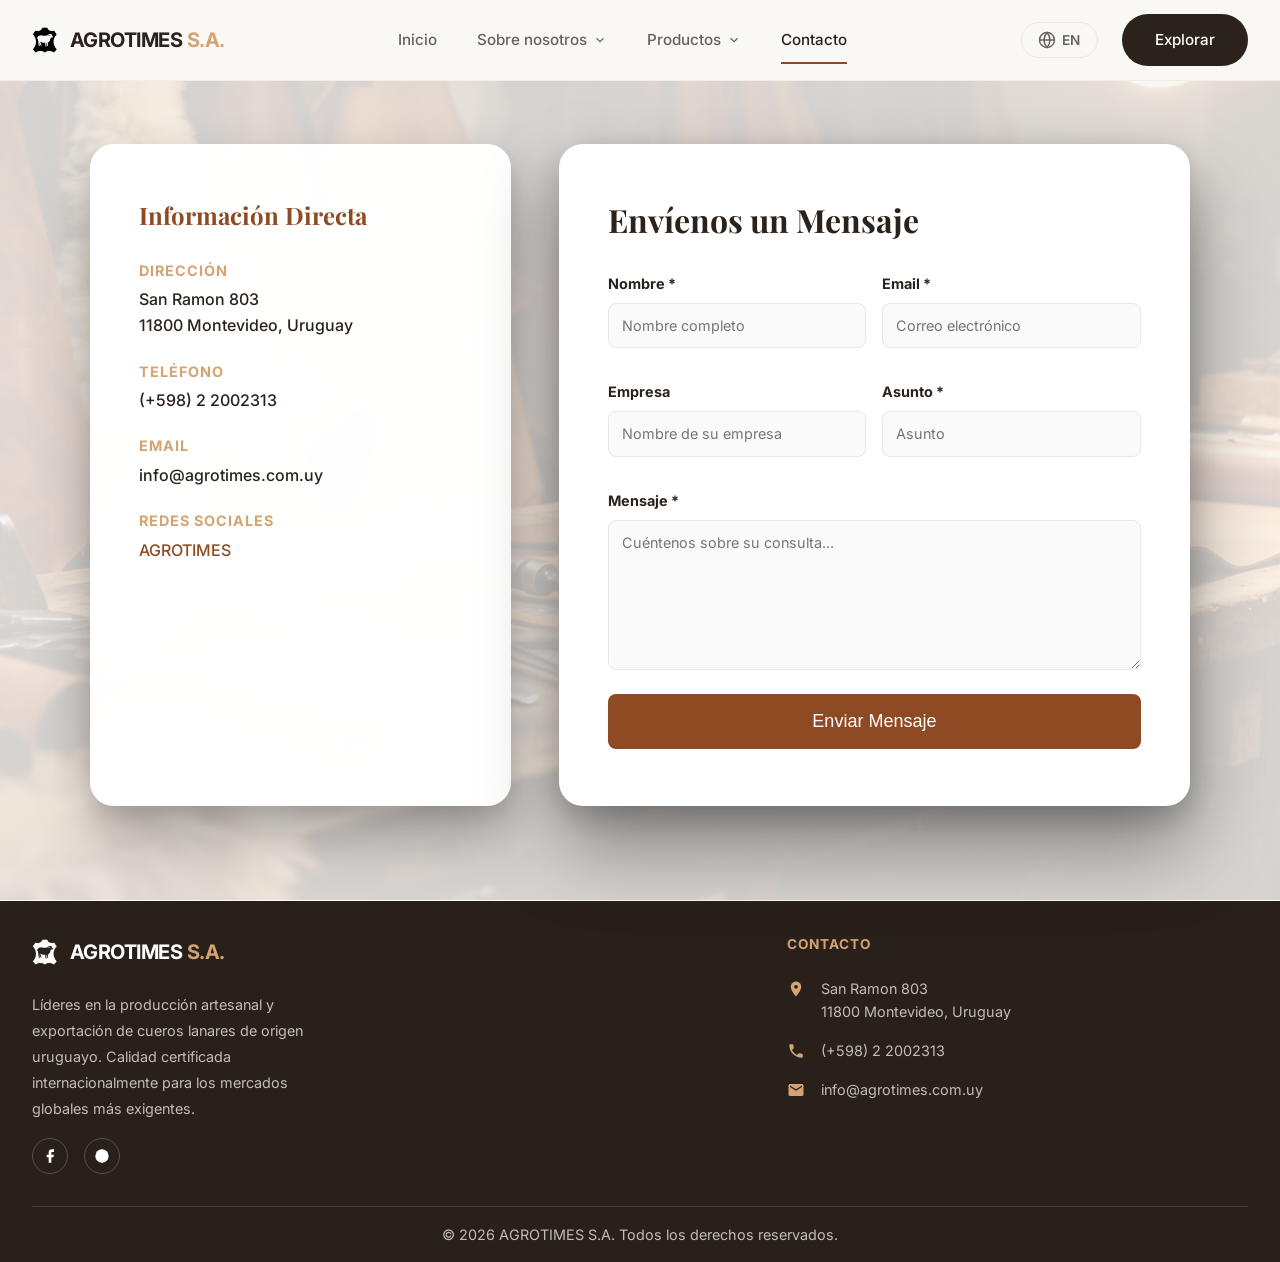
==== commit 77f88b12: "indicamos campos obligatorios forms contacto" ====
--- a/contacto.html
+++ b/contacto.html
@@ -96,13 +96,40 @@
 
         .form-control {
             width: 100%;
-            padding: 1rem;
+            padding: 0.8rem;
             border: 1px solid var(--gray-light);
             border-radius: 0.5rem;
             font-family: var(--font-body);
-            font-size: 1rem;
+            font-size: 0.92rem;
             background: #FAFAFA;
             transition: var(--transition);
+        }
+
+        /* Prevent cutoff in smaller screens/shorter inputs */
+        .form-control::placeholder {
+            font-size: 0.9rem;
+        }
+
+        .form-group label {
+            display: block;
+            font-weight: 700;
+            margin-bottom: 0.5rem;
+            font-size: 0.9rem;
+            color: var(--text-color);
+        }
+
+        /* Required field style */
+        [data-i18n$="asunto"]::after,
+        [data-i18n$="nombre"]::after,
+        [data-i18n$="email"]::after,
+        [data-i18n$="mensaje"]::after {
+            content: ''; /* We'll use the asterisk from i18n data instead for simplicity */
+        }
+
+        /* If we want to color the asterisk precisely if it's part of the text */
+        .required-indicator {
+            color: var(--primary-color);
+            margin-left: 2px;
         }
 
         .form-control:focus {
@@ -294,49 +321,39 @@
 
                 <!-- Form Column -->
                 <div class="contact-form">
-                    <h2 data-i18n="contact_form_title" style="margin-bottom: 2rem;">Envíenos un Mensaje</h2>
+                    <h2 data-i18n="contact_form_title">Envíenos un Mensaje</h2>
                     <form action="#" method="POST">
                         <div class="form-row">
                             <div class="form-group">
-                                <label
-                                    style="display: block; font-weight: 700; margin-bottom: 0.5rem; font-size: 0.9rem;"
-                                    data-i18n="contact_label_nombre">Nombre</label>
+                                <label data-i18n="contact_label_nombre">Nombre *</label>
                                 <input type="text" name="name" class="form-control" placeholder="Nombre completo"
                                     required data-i18n="contact_nombre">
                             </div>
                             <div class="form-group">
-                                <label
-                                    style="display: block; font-weight: 700; margin-bottom: 0.5rem; font-size: 0.9rem;"
-                                    data-i18n="contact_label_email">Email</label>
+                                <label data-i18n="contact_label_email">Email *</label>
                                 <input type="email" name="email" class="form-control" placeholder="Correo electrónico"
                                     required data-i18n="contact_correo">
                             </div>
                         </div>
                         <div class="form-row">
                             <div class="form-group">
-                                <label
-                                    style="display: block; font-weight: 700; margin-bottom: 0.5rem; font-size: 0.9rem;"
-                                    data-i18n="contact_label_empresa">Empresa</label>
+                                <label data-i18n="contact_label_empresa">Empresa</label>
                                 <input type="text" name="company" class="form-control"
                                     placeholder="Nombre de su empresa" data-i18n="contact_empresa">
                             </div>
                             <div class="form-group">
-                                <label
-                                    style="display: block; font-weight: 700; margin-bottom: 0.5rem; font-size: 0.9rem;"
-                                    data-i18n="contact_label_asunto">Asunto</label>
+                                <label data-i18n="contact_label_asunto">Asunto *</label>
                                 <input type="text" name="subject" class="form-control" placeholder="Asunto" required
                                     data-i18n="contact_asunto">
                             </div>
                         </div>
                         <div class="form-group">
-                            <label style="display: block; font-weight: 700; margin-bottom: 0.5rem; font-size: 0.9rem;"
-                                data-i18n="contact_label_mensaje">Mensaje</label>
+                            <label data-i18n="contact_label_mensaje">Mensaje *</label>
                             <textarea name="message" class="form-control" placeholder="Cuéntenos sobre su consulta..."
                                 required data-i18n="contact_mensaje"></textarea>
                         </div>
                         <button type="submit" class="btn btn-primary-alt btn-large" style="width: 100%;"
-                            data-i18n="contact_enviar">Enviar
-                            Mensaje</button>
+                            data-i18n="contact_enviar">Enviar Mensaje</button>
                     </form>
                 </div>
             </div>
